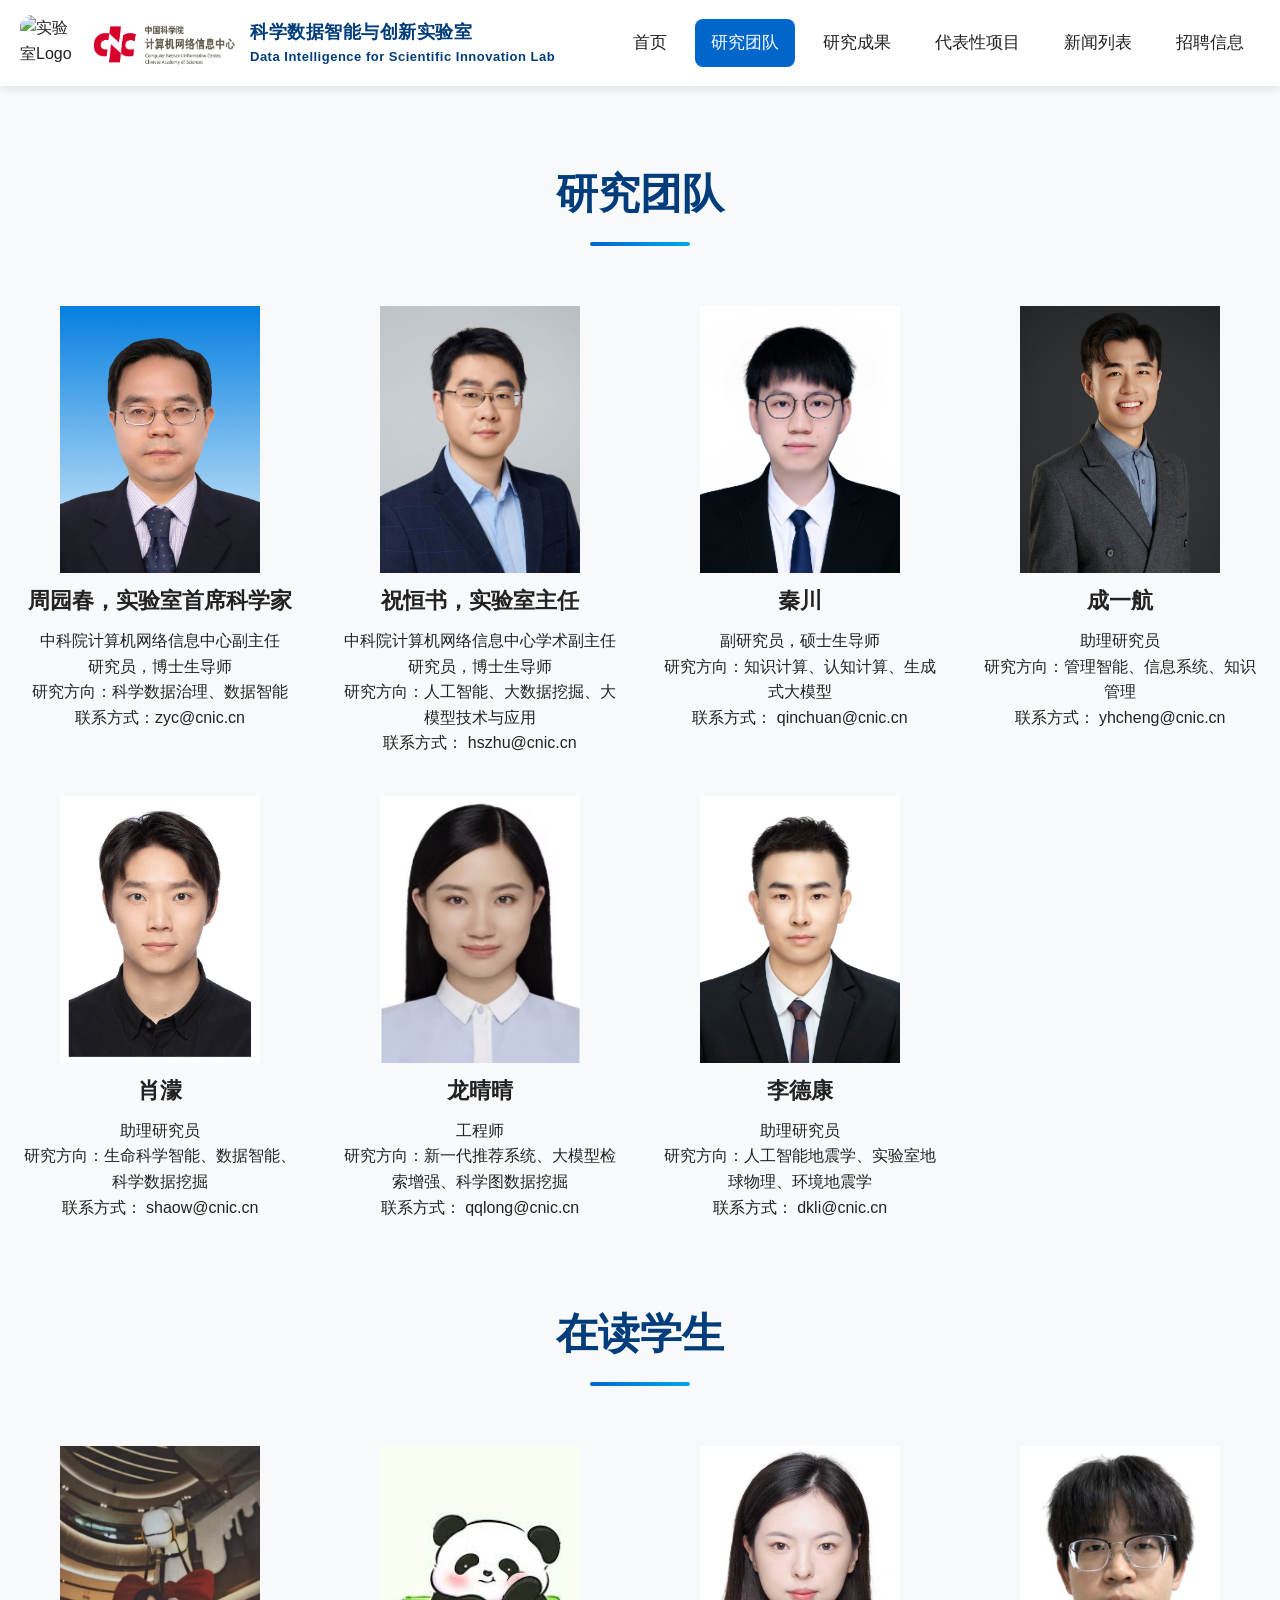
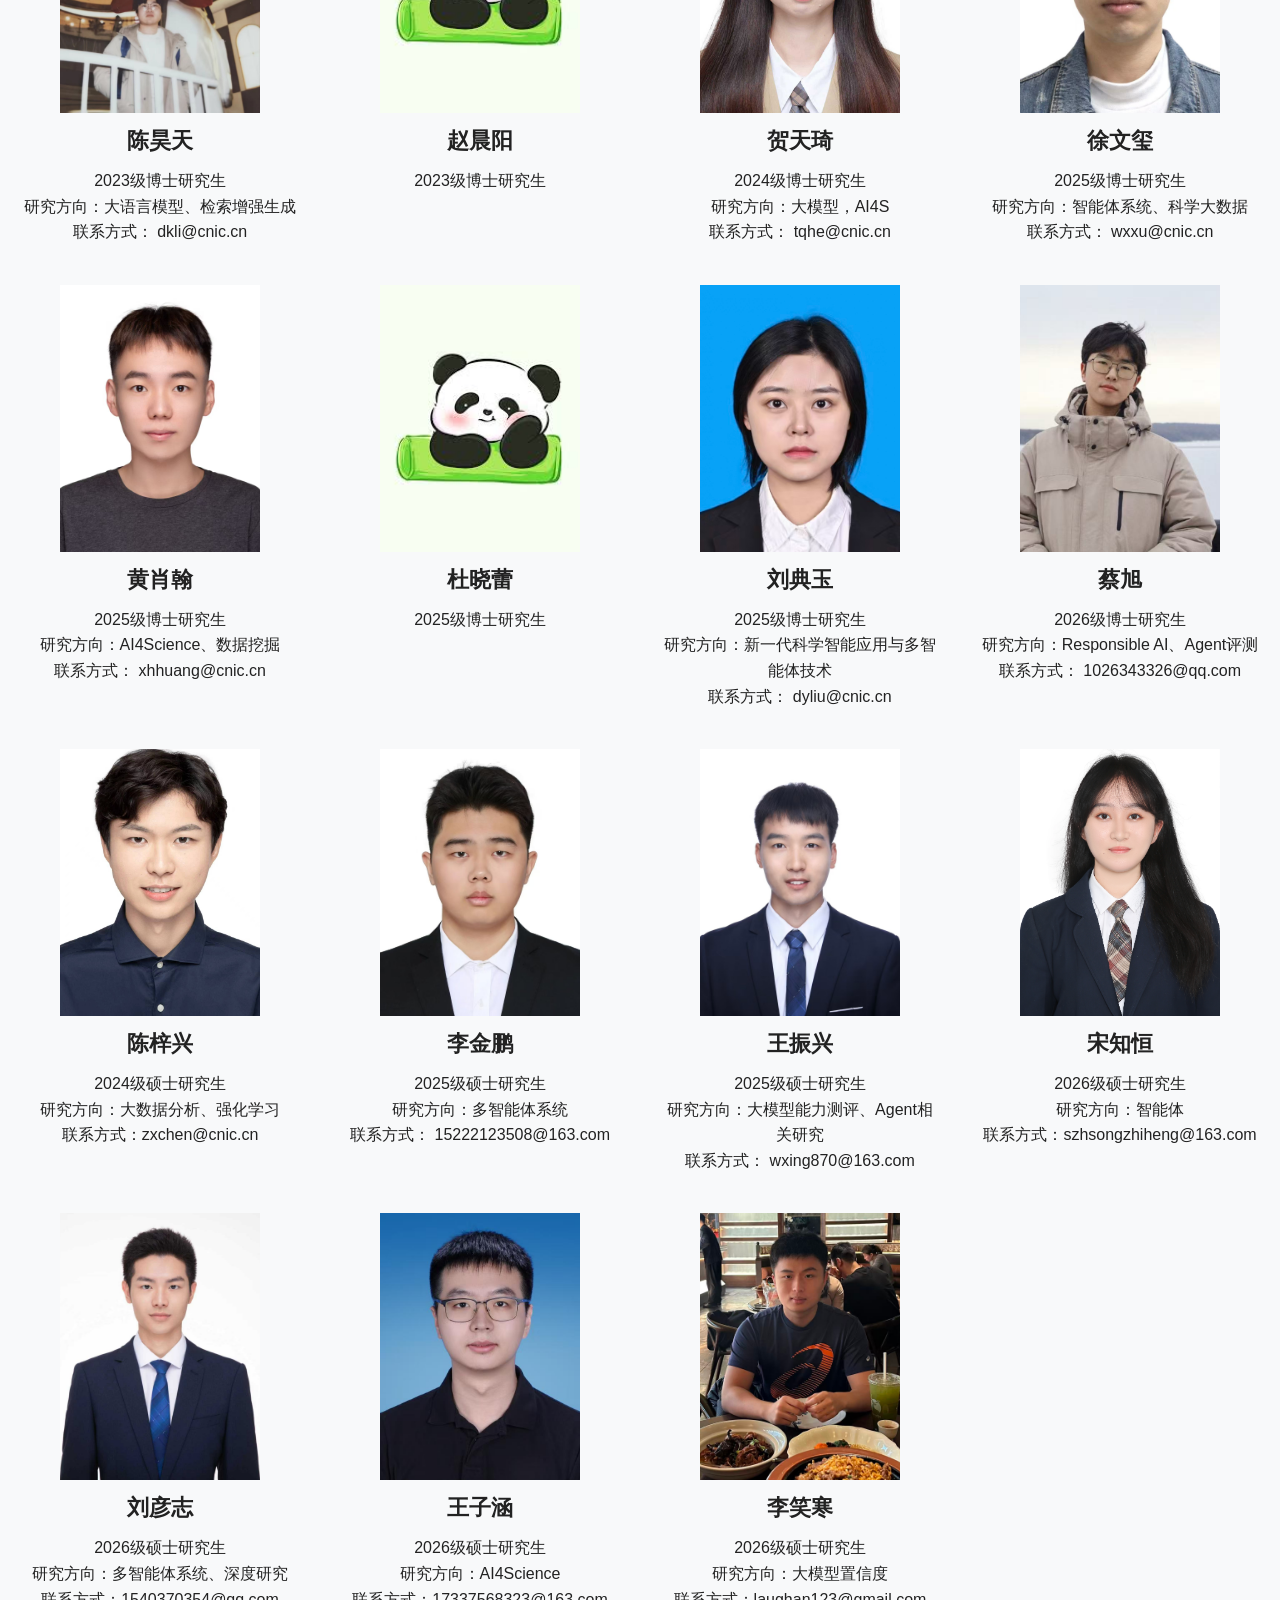
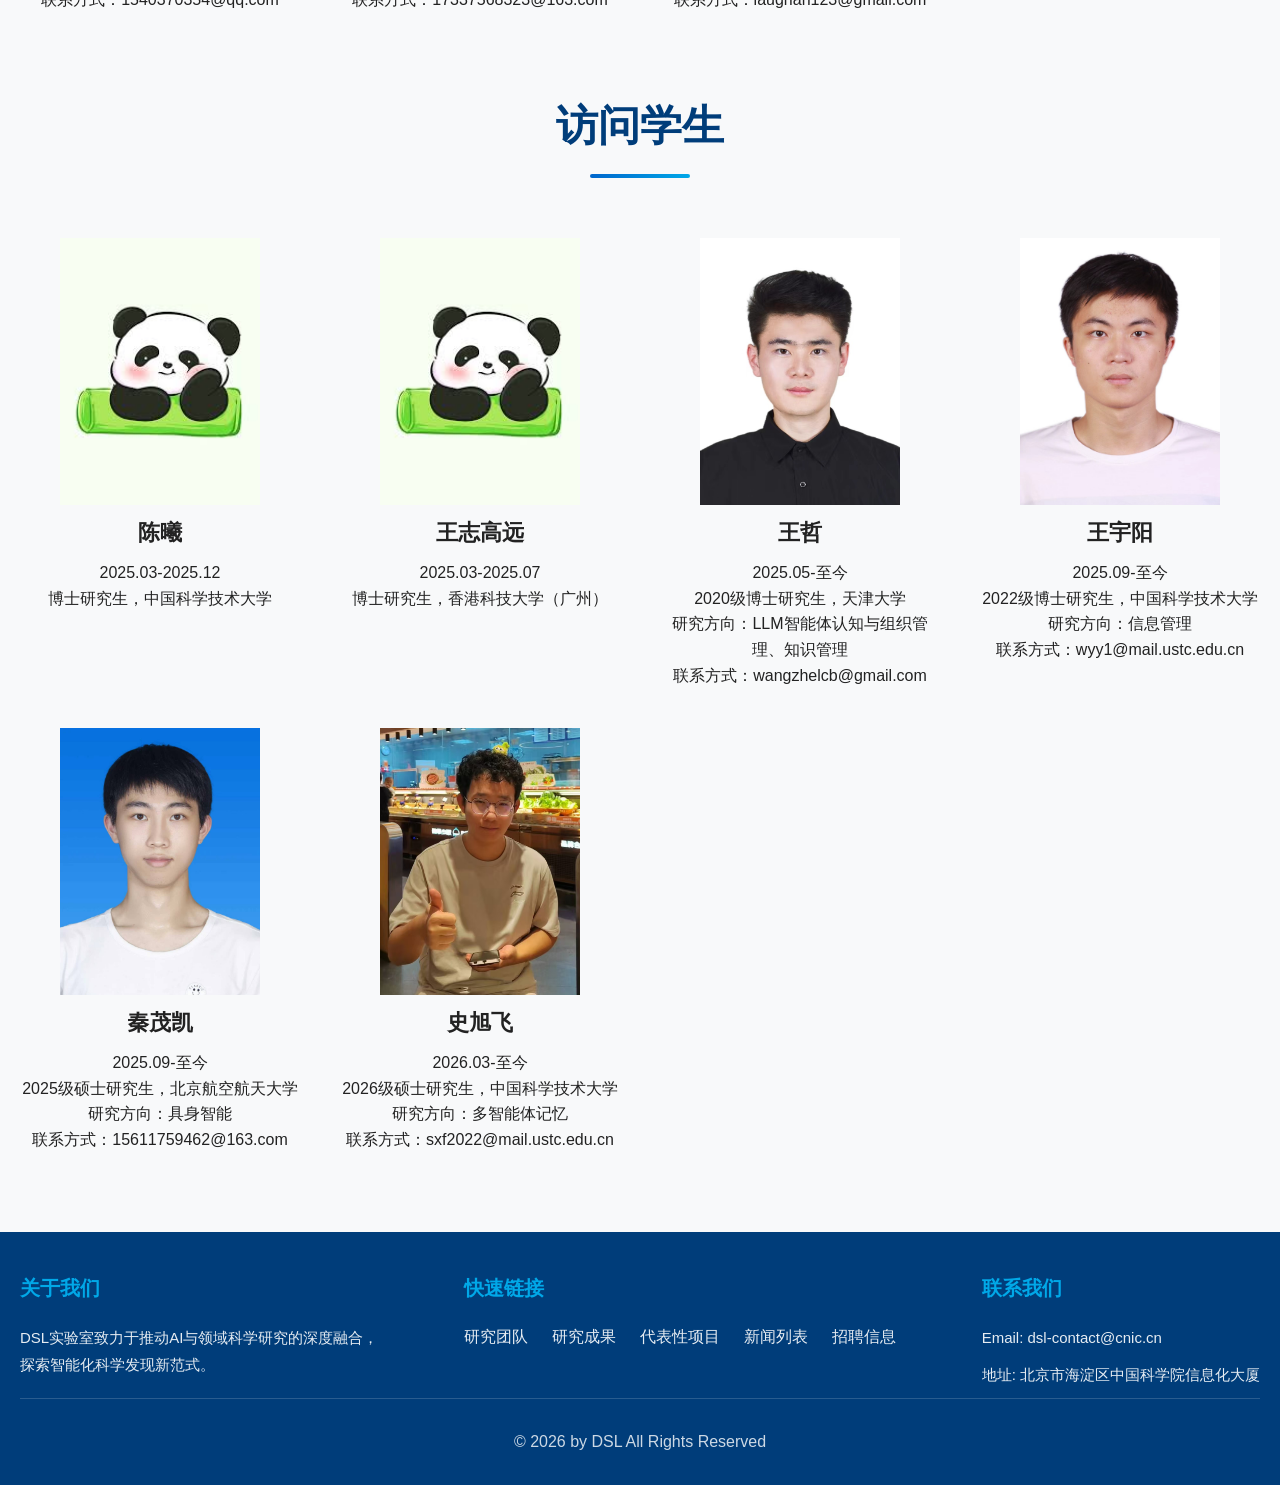
==== team.html @ 8960ce88 "Update team.html" ====
<!DOCTYPE html>
<html lang="zh-CN">
<head>
    <meta charset="UTF-8">
    <meta name="viewport" content="width=device-width, initial-scale=1.0"> 
    <title>科学数据智能与创新实验室 - 研究团队</title>
    <link rel="stylesheet" href="main/styles.css?v=20260322">
</head>
<body>
    <!-- 导航栏 -->
    <nav class="navbar">
        <div class="container">
            <div class="nav-brand">
                <img src="main/CAS.jpg" alt="实验室Logo" class="logo1">
                <img src="main/CNIC.png" alt="实验室Logo" class="logo">
                <div class="lab-text">
                    <span class="lab-name">科学数据智能与创新实验室</span>
                    <span class="lab-name-en"><strong>Data Intelligence for Scientific Innovation Lab</strong></span>
                </div>
            </div>
            <ul class="nav-menu">
                <li><a href="index.html">首页</a></li>
                <li><a href="team.html" class="active">研究团队</a></li>
                <li><a href="achievements.html">研究成果</a></li>
                <li><a href="projects.html">代表性项目</a></li>
                <li><a href="news.html">新闻列表</a></li>
                <li><a href="jobs.html">招聘信息</a></li>
            </ul>
            <div class="nav-toggle">
                <span></span>
                <span></span>
                <span></span>
            </div>
        </div>
    </nav>

    <section id="team" class="team-section team-page-section">
    <div class="container">
      <div class="section-header">
        <h2 class="section-title">研究团队</h2>
        <div class="title-underline"></div>
      </div>

      <div class="team-grid">
        <!-- 卡片 1 -->
        <div class="team-card">
          <img class="team-photo" src="team/Mentor/yuanchunzhou.jpg" alt="庄福振">
          <div class="team-name">周园春，实验室首席科学家</div>
          <div class="team-role">中科院计算机网络信息中心副主任</div>
          <div class="team-role">研究员，博士生导师</div>

          <div class="team-line"><span>研究方向：</span>科学数据治理、数据智能</div>
          <div class="team-line"><span>联系方式：</span>zyc@cnic.cn</div>
          
        </div>

        <!-- 卡片 2 -->
        <div class="team-card">
          <img class="team-photo" src="team/Mentor/hengshuzhu.jpg" alt="王德庆">
          <div class="team-name">祝恒书，实验室主任</div>
          <div class="team-role">中科院计算机网络信息中心学术副主任</div>
          <div class="team-role">研究员，博士生导师</div>

          <div class="team-line"><span>研究方向：</span>人工智能、大数据挖掘、大模型技术与应用</div>
          <div class="team-line"><span>联系方式：</span> hszhu@cnic.cn</div>
        </div>

        <!-- 卡片 3 -->
        <div class="team-card">
          <img class="team-photo" src="team/Mentor/chuanqin.jpg" alt="李爽">
          <div class="team-name">秦川</div>
          <div class="team-role">副研究员，硕士生导师</div>

          <div class="team-line"><span>研究方向：</span>知识计算、认知计算、生成式大模型</div>
          <div class="team-line"><span>联系方式：</span> qinchuan@cnic.cn</div>
        </div>

        <!-- 卡片 4 -->
        <div class="team-card">
          <img class="team-photo" src="team/Mentor/yihangcheng.jpg" alt="班义理">
          <div class="team-name">成一航</div>
          <div class="team-role">助理研究员</div>

          <div class="team-line"><span>研究方向：</span>管理智能、信息系统、知识管理</div>
          <div class="team-line"><span>联系方式：</span> yhcheng@cnic.cn</div>
        </div>


        <div class="team-card">
          <img class="team-photo" src="team/Mentor/mengxiao.jpeg" alt="班义理">
          <div class="team-name">肖濛</div>
          <div class="team-role">助理研究员</div>

          <div class="team-line"><span>研究方向：</span>生命科学智能、数据智能、科学数据挖掘</div>
          <div class="team-line"><span>联系方式：</span> shaow@cnic.cn</div>
        </div>

        <div class="team-card">
          <img class="team-photo" src="team/Mentor/qingqinglong.jpg" alt="班义理">
          <div class="team-name">龙晴晴</div>
          <div class="team-role">工程师</div>

          <div class="team-line"><span>研究方向：</span>新一代推荐系统、大模型检索增强、科学图数据挖掘</div>
          <div class="team-line"><span>联系方式：</span> qqlong@cnic.cn</div>
        </div>


        <div class="team-card">
          <img class="team-photo" src="team/Mentor/dekangli.jpg" alt="班义理">
          <div class="team-name">李德康</div>
          <div class="team-role">助理研究员</div>

          <div class="team-line"><span>研究方向：</span>人工智能地震学、实验室地球物理、环境地震学</div>
          <div class="team-line"><span>联系方式：</span> dkli@cnic.cn</div>
        </div>
      </div>
    
    <!-- <div class="container"></div> -->
      <div class="section-header team-subsection-header">
        <h2 class="section-title">在读学生</h2>
        <div class="title-underline"></div>
      </div>
      <div class="team-grid">
        <div class="team-card">
          <img class="team-photo" src="team/Student/haotianchen.jpg" alt="班义理">
          <div class="team-name">陈昊天</div>
          <div class="team-role">2023级博士研究生</div>

          <div class="team-line"><span>研究方向：</span>大语言模型、检索增强生成</div>
          <div class="team-line"><span>联系方式：</span> dkli@cnic.cn</div>
        </div>

        <div class="team-card">
          <img class="team-photo" src="team/Student/images.jpeg" alt="班义理">
          <div class="team-name">赵晨阳</div>
          <div class="team-role">2023级博士研究生</div>

          <!-- <div class="team-line"><span>研究方向：</span>人工智能地震学、实验室地球物理、环境地震学</div>
          <div class="team-line"><span>联系方式：</span> dkli@cnic.cn</div> -->
        </div>

        <div class="team-card">
          <img class="team-photo" src="team/Student/tianqihe.jpg" alt="班义理">
          <div class="team-name">贺天琦</div>
          <div class="team-role">2024级博士研究生</div>

          <div class="team-line"><span>研究方向：</span>大模型，AI4S</div>
          <div class="team-line"><span>联系方式：</span> tqhe@cnic.cn</div>
        </div>

        <div class="team-card">
          <img class="team-photo" src="team/Student/wenxixu.jpg" alt="班义理">
          <div class="team-name">徐文玺</div>
          <div class="team-role">2025级博士研究生</div>

          <div class="team-line"><span>研究方向：</span>智能体系统、科学大数据</div>
          <div class="team-line"><span>联系方式：</span> wxxu@cnic.cn</div>
        </div>
        
        <div class="team-card">
          <img class="team-photo" src="team/Student/xiaohanhuang.jpg" alt="班义理">
          <div class="team-name">黄肖翰</div>
          <div class="team-role">2025级博士研究生</div>

          <div class="team-line"><span>研究方向：</span>AI4Science、数据挖掘</div>
          <div class="team-line"><span>联系方式：</span> xhhuang@cnic.cn</div>
        </div>


        <div class="team-card">
          <img class="team-photo" src="team/Student/images.jpeg" alt="班义理">
          <div class="team-name">杜晓蕾</div>
          <div class="team-role">2025级博士研究生</div>

          <!-- <div class="team-line"><span>研究方向：</span>人工智能地震学、实验室地球物理、环境地震学</div>
          <div class="team-line"><span>联系方式：</span> dkli@cnic.cn</div> -->
        </div>


        <div class="team-card">
          <img class="team-photo" src="team/Student/dianyuliu.jpg" alt="班义理">
          <div class="team-name">刘典玉</div>
          <div class="team-role">2025级博士研究生</div>

          <div class="team-line"><span>研究方向：</span>新一代科学智能应用与多智能体技术</div>
          <div class="team-line"><span>联系方式：</span> dyliu@cnic.cn</div>
        </div>

        <div class="team-card">
          <img class="team-photo" src="team/Student/xucai.jpg" alt="班义理">
          <div class="team-name">蔡旭</div>
          <div class="team-role">2026级博士研究生</div>

          <div class="team-line"><span>研究方向：</span>Responsible AI、Agent评测</div>
          <div class="team-line"><span>联系方式：</span> 1026343326@qq.com</div>
        </div>

        <div class="team-card">
          <img class="team-photo" src="team/Student/zixingchen.jpg" alt="班义理">
          <div class="team-name">陈梓兴</div>
          <div class="team-role">2024级硕士研究生</div>

          <div class="team-line"><span>研究方向：</span>大数据分析、强化学习</div>
          <div class="team-line"><span>联系方式：</span>zxchen@cnic.cn</div>
        </div>

        <div class="team-card">
          <img class="team-photo" src="team/Student/jinpengli.jpg" alt="班义理">
          <div class="team-name">李金鹏</div>
          <div class="team-role">2025级硕士研究生</div>

          <div class="team-line"><span>研究方向：</span>多智能体系统</div>
          <div class="team-line"><span>联系方式：</span> 15222123508@163.com</div>
        </div>

        <div class="team-card">
          <img class="team-photo" src="team/Student/zhenxingwang.jpg" alt="班义理">
          <div class="team-name">王振兴</div>
          <div class="team-role">2025级硕士研究生</div>

          <div class="team-line"><span>研究方向：</span>大模型能力测评、Agent相关研究</div>
          <div class="team-line"><span>联系方式：</span> wxing870@163.com</div>
        </div>


        <div class="team-card">
          <img class="team-photo" src="team/Student/zhihengsong.jpg" alt="班义理">
          <div class="team-name">宋知恒</div>
          <div class="team-role">2026级硕士研究生</div>

          <div class="team-line"><span>研究方向：</span>智能体</div>
          <div class="team-line"><span>联系方式：</span>szhsongzhiheng@163.com</div>
        </div>


        <div class="team-card">
          <img class="team-photo" src="team/Student/yanzhiliu.jpg" alt="班义理">
          <div class="team-name">刘彦志</div>
          <div class="team-role">2026级硕士研究生</div>

          <div class="team-line"><span>研究方向：</span>多智能体系统、深度研究</div>
          <div class="team-line"><span>联系方式：</span>1540370354@qq.com</div>
        </div>

        <div class="team-card">
          <img class="team-photo" src="team/Student/zihanwang.jpg" alt="班义理">
          <div class="team-name">王子涵</div>
          <div class="team-role">2026级硕士研究生</div>

          <div class="team-line"><span>研究方向：</span>AI4Science</div>
          <div class="team-line"><span>联系方式：</span>17337568323@163.com</div>
        </div>

        <div class="team-card">
          <img class="team-photo" src="team/Student/xiaohanli.jpg" alt="班义理">
          <div class="team-name">李笑寒</div>
          <div class="team-role">2026级硕士研究生</div>

          <div class="team-line"><span>研究方向：</span>大模型置信度</div>
          <div class="team-line"><span>联系方式：</span>laughan123@gmail.com</div>
        </div>
      </div>

      <div class="section-header team-subsection-header">
        <h2 class="section-title">访问学生</h2>
        <div class="title-underline"></div>
      </div>
      <div class="team-grid">
        <div class="team-card">
          <img class="team-photo" src="team/Student/images.jpeg" alt="班义理">
          <div class="team-name">陈曦</div>
          <div class="team-role">2025.03-2025.12</div>
          <div class="team-role">博士研究生，中国科学技术大学</div>

          <!-- <div class="team-line"><span>研究方向：</span>人工智能地震学、实验室地球物理、环境地震学</div>
          <div class="team-line"><span>联系方式：</span> dkli@cnic.cn</div> -->
        </div>

        <div class="team-card">
          <img class="team-photo" src="team/Student/images.jpeg" alt="班义理">
          <div class="team-name">王志高远</div>
          <div class="team-role">2025.03-2025.07</div>
          <div class="team-role">博士研究生，香港科技大学（广州）</div>

          <!-- <div class="team-line"><span>研究方向：</span>人工智能地震学、实验室地球物理、环境地震学</div>
          <div class="team-line"><span>联系方式：</span> dkli@cnic.cn</div> -->
        </div>

        <div class="team-card">
          <img class="team-photo" src="team/Student/zhewang.jpg" alt="班义理">
          <div class="team-name">王哲</div>
          <div class="team-role">2025.05-至今</div>
          <div class="team-role">2020级博士研究生，天津大学</div>

          <div class="team-line"><span>研究方向：</span>LLM智能体认知与组织管理、知识管理</div>
          <div class="team-line"><span>联系方式：</span>wangzhelcb@gmail.com</div>
        </div>

        <div class="team-card">
          <img class="team-photo" src="team/Student/yuyangwang.jpg" alt="班义理">
          <div class="team-name">王宇阳</div>
          <div class="team-role">2025.09-至今</div>
          <div class="team-role">2022级博士研究生，中国科学技术大学</div>

          <div class="team-line"><span>研究方向：</span>信息管理</div>
          <div class="team-line"><span>联系方式：</span>wyy1@mail.ustc.edu.cn </div>
        </div>

        <div class="team-card">
          <img class="team-photo" src="team/Student/maokaiqin.jpg" alt="班义理">
          <div class="team-name">秦茂凯</div>
          <div class="team-role">2025.09-至今</div>
          <div class="team-role">2025级硕士研究生，北京航空航天大学</div>

          <div class="team-line"><span>研究方向：</span>具身智能</div>
          <div class="team-line"><span>联系方式：</span>15611759462@163.com </div>
        </div>
        
        <div class="team-card">
          <img class="team-photo" src="team/Student/xufeishi.jpg" alt="班义理">
          <div class="team-name">史旭飞</div>
          <div class="team-role">2026.03-至今</div>
          <div class="team-role">2026级硕士研究生，中国科学技术大学</div>

          <div class="team-line"><span>研究方向：</span>多智能体记忆</div>
          <div class="team-line"><span>联系方式：</span>sxf2022@mail.ustc.edu.cn</div>
        </div>
      </div>
    </div>
  </section>


<!-- 页脚 -->
    <footer class="footer">
        <div class="container">
            <div class="footer-content">
                <div class="footer-section">
                    <h4>关于我们</h4>
                    <p>DSL实验室致力于推动AI与领域科学研究的深度融合，<br>探索智能化科学发现新范式。</p>
                </div>
                <div class="footer-section"> 
                    <h4>快速链接</h4>
                    <ul>
                        <li><a href="team.html">研究团队</a></li>
                        <li><a href="achievements.html">研究成果</a></li>
                        <li><a href="projects.html">代表性项目</a></li>
                        <li><a href="news.html">新闻列表</a></li>
                        <li><a href="jobs.html">招聘信息</a></li>
                    </ul>
                </div>
                <div class="footer-section">
                    <h4>联系我们</h4>
                    <p>Email: dsl-contact@cnic.cn</p>
                    <!-- <p>📞 电话: +86-010-12345678</p> -->
                    <p>地址: 北京市海淀区中国科学院信息化大厦</p>
                </div>
                <!-- <div class="footer-section">
                    <h4>关注我们</h4>
                    <div class="social-links">
                        <a href="#" class="social-icon">微信</a>
                        <a href="#" class="social-icon">微博</a>
                        <a href="#" class="social-icon">Twitter</a>
                        <a href="#" class="social-icon">GitHub</a>
                    </div>
                </div> -->
            </div>
            <div class="footer-bottom">
                <p>&copy; 2026 by DSL All Rights Reserved</p>
            </div>
        </div>
    </footer>

    <!-- 回到顶部按钮 -->
    <button class="back-to-top" id="backToTop" aria-label="回到顶部" title="回到顶部">↑</button>
    <!-- </section> -->
    <script src="main/achievement_script.js"></script>
</body>
</html>
---- main/styles.css ----
/* 全局样式 */
* {
    margin: 0;
    padding: 0;
    box-sizing: border-box;
}

:root {
    --primary-color: #0066cc;
    --secondary-color: #003d7a;
    --accent-color: #00a8e8;
    --text-dark: #222;
    --text-light: #666;
    --bg-light: #f8f9fa;
    --bg-white: #ffffff;
    --border-color: #e0e0e0;
    --shadow: 0 2px 10px rgba(0, 0, 0, 0.1);
    --shadow-hover: 0 4px 20px rgba(0, 0, 0, 0.15);
}

html {
    scroll-behavior: smooth;
}

body {
    font-family: -apple-system, BlinkMacSystemFont, "Segoe UI", "Roboto", "Helvetica Neue", Arial, "Noto Sans", sans-serif, "Apple Color Emoji", "Segoe UI Emoji", "Segoe UI Symbol", "Noto Color Emoji";
    line-height: 1.6;
    color: var(--text-dark);
    background-color: var(--bg-white);
}

.container {
    max-width: 1400px;
    margin: 0 auto;
    padding: 0 20px;
}

/* 导航栏 */
.navbar {
    position: fixed;
    top: 0;
    left: 0;
    right: 0;
    background: rgba(255, 255, 255, 0.98);
    backdrop-filter: blur(10px);
    box-shadow: var(--shadow);
    z-index: 1000;
    transition: all 0.3s ease;
}

.navbar .container {
    display: flex;
    justify-content: space-between;
    align-items: center;
    gap: 18px;
    padding: 15px 20px;
}

.nav-brand {
    display: flex;
    align-items: center;
    gap: 12px;
}

.lab-text {
    display: flex;
    flex-direction: column;
}

.lab-name-en {
    font-size: 14px;
    color: #003d7a;
    letter-spacing: 0.5px;
}

.logo1 {
    width: 65px;
    height: 65px;
    /* background: linear-gradient(135deg, var(--primary-color), var(--accent-color)); */
    border-radius: 12px;
}

.logo {
    width: 180px;
    height: 60px;
    /* background: linear-gradient(135deg, var(--primary-color), var(--accent-color)); */
    border-radius: 12px;
}

.lab-name {
    font-size: 20px;
    font-weight: 700;
    color: var(--secondary-color);
    letter-spacing: 0.5px;
}

.nav-menu {
    display: flex;
    list-style: none;
    flex: 1 1 auto;
    justify-content: flex-end;
    flex-wrap: wrap;
    column-gap: 12px;
    row-gap: 10px;
}

.nav-menu li a {
    display: block;
    padding: 11px 19px;
    color: var(--text-dark);
    text-decoration: none;
    font-weight: 500;
    font-size: 19px;
    border-radius: 8px;
    transition: all 0.3s ease;
}

.nav-menu li a:hover,
.nav-menu li a.active {
    background: var(--primary-color);
    color: white;
}

.nav-toggle {
    display: none;
    flex-direction: column;
    gap: 5px;
    cursor: pointer;
}

.nav-toggle span {
    width: 25px;
    height: 3px;
    background: var(--primary-color);
    border-radius: 3px;
    transition: all 0.3s ease;
}

@media (max-width: 1280px) {
    .navbar .container {
        gap: 14px;
    }

    .logo1 {
        width: 56px;
        height: 56px;
    }

    .logo {
        width: 150px;
        height: 52px;
    }

    .lab-name {
        font-size: 18px;
    }

    .lab-name-en {
        font-size: 13px;
    }

    .nav-menu li a {
        padding: 10px 16px;
        font-size: 17px;
    }
}

/* 响应式导航 */
@media (max-width: 768px) {
    .nav-menu {
        position: absolute;
        top: 80px;
        left: 0;
        right: 0;
        flex-direction: column;
        justify-content: flex-start;
        background: white;
        box-shadow: var(--shadow);
        padding: 20px;
        display: none;
    }

    .nav-menu.active {
        display: flex;
    }

    .nav-toggle {
        display: flex;
    }

    .news-page-section .news-page-item {
        grid-template-columns: 22px 1fr;
        gap: 14px;
    }

    .news-page-section .news-page-list {
        padding-left: 22px;
    }

    .news-page-section .news-page-list::before {
        left: 8px;
    }

    .news-page-section .news-page-dot {
        width: 16px;
        height: 16px;
        border-width: 3px;
    }

    .news-page-section .news-page-date-text {
        font-size: 18px;
    }

    .news-page-section .news-page-title {
        font-size: 22px;
    }

    .news-page-section .news-page-excerpt {
        font-size: 16px;
    }

    .projects-page-section .projects-list-grid .project-image-pair {
        grid-template-columns: 1fr;
        gap: 14px;
    }
}

/* 横幅轮播 */
.hero-section {
    position: relative;
    height: 600px;
    margin-top: 80px;
    overflow: hidden;
}

.hero-slider {
    position: relative;
    height: 100%;
}

.hero-slide {
    position: absolute;
    top: 0;
    left: 0;
    width: 100%;
    height: 100%;
    opacity: 0;
    transition: opacity 1s ease-in-out;
    /* background-image: url("building.png"); */
    background: linear-gradient(135deg, #667eea 0%, #764ba2 100%);
}

.hero-slide:nth-child(1) {
    background: linear-gradient(135deg, #0066cc 0%, #003d7a 100%);
}

.hero-slide:nth-child(2) {
    background: linear-gradient(135deg, #00a8e8 0%, #0066cc 100%);
}

.hero-slide:nth-child(3) {
    background: linear-gradient(135deg, #667eea 0%, #764ba2 100%);
}

.hero-slide.active {
    opacity: 1;
    z-index: 1;
    /* background-image: url("building.png");
    background-size: cover;
    background-position: center;
    background-repeat: no-repeat; */
}

.hero-overlay {
    position: absolute;
    top: 0;
    left: 0;
    width: 100%;
    height: 100%;
    background: rgba(0, 0, 0, 0.3);
}

.hero-content {
    position: relative;
    z-index: 2;
    height: 100%;
    display: flex;
    flex-direction: column;
    justify-content: center;
    align-items: center;
    text-align: center;
    color: white;
    padding: 0 20px;
}

.hero-title {
    font-size: 56px;
    font-weight: 700;
    margin-bottom: 20px;
    text-shadow: 2px 2px 10px rgba(0, 0, 0, 0.3);
}

.hero-subtitle {
    font-size: 22px;
    margin-bottom: 40px;
    opacity: 0.95;
    /* color: #ffffff;
    text-shadow:
        0 0 6px rgba(255,255,255,0.4),
        0 4px 12px rgba(0,0,0,0.6); */
}

.hero-btn {
    display: inline-block;
    padding: 15px 40px;
    background: white;
    color: var(--primary-color);
    text-decoration: none;
    border-radius: 50px;
    font-weight: 600;
    font-size: 18px;
    transition: all 0.3s ease;
    box-shadow: 0 4px 15px rgba(0, 0, 0, 0.2);
}

.hero-btn:hover {
    transform: translateY(-3px);
    box-shadow: 0 6px 25px rgba(0, 0, 0, 0.3);
}

.achievements-more {
    text-align: center;
}

.container_more {
    text-align: center;
}

.hero-btn1 {
    display: inline-block;
    padding: 15px 40px;
    background: white;
    color: var(--primary-color);
    text-decoration: none;
    border-radius: 50px;
    font-weight: 600;
    font-size: 18px;
    transition: all 0.3s ease;
    box-shadow: 0 4px 15px rgba(0, 0, 0, 0.2);
}

/* 动画效果 */
.animate-fade-in {
    animation: fadeIn 1s ease-out;
}

.animate-fade-in-delay {
    animation: fadeIn 1s ease-out 0.3s both;
}

.animate-fade-in-delay-2 {
    animation: fadeIn 1s ease-out 0.6s both;
}

@keyframes fadeIn {
    from {
        opacity: 0;
        transform: translateY(30px);
    }
    to {
        opacity: 1;
        transform: translateY(0);
    }
}

/* 轮播控制按钮 */
.slider-controls {
    position: absolute;
    top: 50%;
    left: 0;
    right: 0;
    transform: translateY(-50%);
    display: flex;
    justify-content: space-between;
    padding: 0 30px;
    z-index: 3;
}

.slider-prev,
.slider-next {
    background: rgba(255, 255, 255, 0.3);
    border: none;
    color: white;
    font-size: 40px;
    width: 50px;
    height: 50px;
    border-radius: 50%;
    cursor: pointer;
    transition: all 0.3s ease;
}

.slider-prev:hover,
.slider-next:hover {
    background: rgba(255, 255, 255, 0.5);
}

.slider-indicators {
    position: absolute;
    bottom: 30px;
    left: 50%;
    transform: translateX(-50%);
    display: flex;
    gap: 12px;
    z-index: 3;
}

.indicator {
    width: 12px;
    height: 12px;
    background: rgba(255, 255, 255, 0.5);
    border-radius: 50%;
    cursor: pointer;
    transition: all 0.3s ease;
}

.indicator.active {
    background: white;
    width: 30px;
    border-radius: 6px;
}

/* 通用section样式 */
section {
    padding: 80px 0;
}

.section-header {
    text-align: center;
    margin-bottom: 60px;
}

.section-title {
    font-size: 42px;
    font-weight: 700;
    color: var(--secondary-color);
    margin-bottom: 15px;
}

.title-underline {
    width: 100px;
    height: 4px;
    background: linear-gradient(90deg, var(--primary-color), var(--accent-color));
    margin: 0 auto 20px;
    border-radius: 2px;
}

.section-subtitle {
    font-size: 18px;
    color: var(--text-light);
}

/* 实验室简介上方图片滑动区 */
.intro-slider-section {
    padding: 18px 0 18px;
    background: #f7f9fc;
}

.intro-slider {
    overflow: hidden;
    width: 99%;
    margin: 0 auto;
    border-radius: 16px;
    box-shadow: 0 10px 26px rgba(17, 42, 76, 0.1);
}

.intro-slider-track {
    display: flex;
    gap: 14px;
    align-items: stretch;
    width: max-content;
    animation: intro-slider-scroll 30s linear infinite;
}

.intro-slider:hover .intro-slider-track {
    animation-play-state: paused;
}

.intro-slide-image {
    flex: 0 0 clamp(340px, 44vw, 560px);
    width: clamp(340px, 44vw, 560px);
    height: clamp(250px, 31vw, 400px);
    object-fit: cover;
    object-position: center;
    display: block;
}

.intro-slide-image--pic2 {
    object-position: 36% 20%;
}

@keyframes intro-slider-scroll {
    0% {
        transform: translateX(0);
    }
    100% {
        transform: translateX(-50%);
    }
}

/* 实验室简介 */
.intro-section {
    background: var(--bg-light);
}

.intro-text {
    max-width: 900px;
    margin: 0 auto;
}

.intro-text p.intro-lead {
    font-size: 18px;
    line-height: 1.8;
    color: var(--text-dark);
    margin-bottom: 25px;
    font-weight: 500;
}

/* 后续添加 */
.intro-text p.intro-justify {
    font-size: 18px;
    line-height: 1.9;
    text-align: justify;
    text-justify: inter-ideograph;
}

.intro-text p.intro-justify {
    font-size: 18px;
    line-height: 1.9;
    text-align: justify;
    text-justify: inter-ideograph;
}

.dot {
    display: inline-block;
    width: 8px;           /* 圆点直径 */
    height: 8px;
    background-color: #333;
    border-radius: 50%;
    margin-right: 9px;
    vertical-align: middle;
}

.hang-item {
    display: inline-block;
    padding-left: 20px;     /* 悬挂宽度 */
    text-indent: -20px;    /* 悬挂缩进关键 */
    line-height: 1.8;
}

/* 结束 */

.intro-text p {
    font-size: 18px;
    color: var(--text-light);
    margin-bottom: 40px;
    line-height: 1.8;
}

.intro-stats {
    display: grid;
    grid-template-columns: repeat(auto-fit, minmax(200px, 1fr));
    gap: 30px;
    margin-top: 50px;
}

.stat-item {
    text-align: center;
    padding: 30px;
    background: white;
    border-radius: 15px;
    box-shadow: var(--shadow);
    transition: all 0.3s ease;
}

.stat-item:hover {
    transform: translateY(-5px);
    box-shadow: var(--shadow-hover);
}

.stat-number {
    font-size: 48px;
    font-weight: 700;
    color: var(--primary-color);
    margin-bottom: 10px;
}

.stat-label {
    font-size: 16px;
    color: var(--text-light);
}

/* 研究方向 */
.research-grid {
    display: grid;
    grid-template-columns: repeat(auto-fit, minmax(350px, 1fr));
    gap: 30px;
}

.research-card {
    background: white;
    border-radius: 20px;
    padding: 40px;
    box-shadow: var(--shadow);
    transition: all 0.3s ease;
    border: 2px solid transparent;
}

.research-card:hover {
    transform: translateY(-10px);
    box-shadow: var(--shadow-hover);
    border-color: var(--accent-color);
}

.card-icon {
    font-size: 60px;
    margin-bottom: 20px;
}

.card-title {
    font-size: 24px;
    font-weight: 700;
    color: var(--secondary-color);
    margin-bottom: 15px;
}

.card-description {
    font-size: 16px;
    color: var(--text-light);
    line-height: 1.8;
    margin-bottom: 20px;
}

.card-points {
    list-style: none;
}

.card-points li {
    padding: 8px 0;
    padding-left: 25px;
    position: relative;
    color: var(--text-light);
    font-size: 15px;
}

.card-points li::before {
    content: "▸";
    position: absolute;
    left: 0;
    color: var(--primary-color);
    font-weight: bold;
}

/* 团队介绍 */
.team-section {
    background: var(--bg-light);
}

.team-page-section {
    margin-top: 80px;
    padding-top: 80px;
}

.cooperation-page-section {
    margin-top: 80px;
    padding-top: 80px;
}

.cooperation-page-section .cooperation-text h3 {
    font-size: 27px;
}

.cooperation-page-section .cooperation-text > p {
    font-size: 19px;
    line-height: 1.9;
}

.cooperation-page-section .section-header {
    margin-bottom: 48px;
}

.news-page-section {
    margin-top: 80px;
    padding-top: 80px;
}

.team-subsection-header {
    margin-top: 80px;
}

.team-grid {
    display: grid;
    grid-template-columns: repeat(auto-fit, minmax(250px, 1fr));
    gap: 40px;
}

.team-member {
    background: white;
    border-radius: 20px;
    padding: 30px;
    text-align: center;
    box-shadow: var(--shadow);
    transition: all 0.3s ease;
}

.team-member:hover {
    transform: translateY(-10px);
    box-shadow: var(--shadow-hover);
}

.member-photo {
    width: 150px;
    height: 150px;
    margin: 0 auto 20px;
    border-radius: 80%;
    overflow: hidden;
    background: linear-gradient(135deg, var(--primary-color), var(--accent-color));
    display: flex;
    align-items: center;
    justify-content: center;
    font-size: 60px;
    color: white;
}

.member-photo img {
    width: 100%;
    height: 100%;
    object-fit: cover;
    object-position: center 30%;
}

.member-name {
    font-size: 22px;
    font-weight: 700;
    color: var(--secondary-color);
    margin-bottom: 11px;
    white-space: nowrap;
}

.member-one {
    font-size: 22px;
    font-weight: 700;
    color: var(--secondary-color);
    margin-bottom: 18px;
}

.member-title {
    font-size: 16px;
    color: var(--primary-color);
    margin-bottom: 12px;
}

.member-bio {
    font-size: 14px;
    text-align: center;
    color: var(--text-light);
    line-height: 1.6;
}

/* 研究成果 */
.achievements-tabs {
    display: flex;
    justify-content: center;
    gap: 15px;
    margin-bottom: 40px;
    flex-wrap: wrap;
}

.tab-btn {
    padding: 12px 30px;
    background: white;
    border: 2px solid var(--border-color);
    border-radius: 50px;
    font-size: 16px;
    font-weight: 600;
    cursor: pointer;
    transition: all 0.3s ease;
    color: var(--text-dark);
}

.tab-btn:hover {
    border-color: var(--primary-color);
    color: var(--primary-color);
}

.tab-btn.active {
    background: var(--primary-color);
    border-color: var(--primary-color);
    color: white;
}

.tab-content {
    display: none;
}

.tab-content.active {
    display: block;
}

.achievement-list {
    max-width: 900px;
    margin: 0 auto;
}

.achievement-item {
    display: flex;
    gap: 30px;
    padding: 30px;
    background: white;
    border-radius: 15px;
    margin-bottom: 20px;
    box-shadow: var(--shadow);
    transition: all 0.3s ease;
    border-left: 4px solid var(--primary-color);
}

.achievement-item:hover {
    transform: translateX(10px);
    box-shadow: var(--shadow-hover);
}

.achievement-year {
    font-size: 20px;
    font-weight: 700;
    color: var(--primary-color);
    min-width: 80px;
}

.achievement-details h4 {
    font-size: 20px;
    color: var(--secondary-color);
    margin-bottom: 10px;
}

.achievement-authors {
    font-size: 15px;
    color: var(--text-light);
    margin-bottom: 5px;
}

.achievement-venue {
    font-size: 15px;
    color: var(--text-light);
    margin-bottom: 10px;
}

.achievement-tag {
    display: inline-block;
    padding: 5px 15px;
    background: var(--bg-light);
    color: var(--primary-color);
    border-radius: 20px;
    font-size: 13px;
    font-weight: 600;
}

/* 代表性项目 */
.news-section {
    background: var(--bg-light);
}

.projects-page-section {
    margin-top: 80px;
    padding-top: 80px;
}

.news-page-section .news-page-list {
    display: flex;
    flex-direction: column;
    gap: 14px;
    max-width: 1280px;
    margin: 0 auto;
    position: relative;
    padding-left: 56px;
}

.news-page-section .news-page-list::before {
    content: "";
    position: absolute;
    top: 8px;
    bottom: 26px;
    left: 15px;
    width: 2px;
    background: #cfd6df;
}

.news-page-section .news-page-item {
    display: grid;
    grid-template-columns: 28px 1fr;
    gap: 18px;
    align-items: start;
    position: relative;
}

.news-page-section .news-page-marker {
    display: flex;
    align-items: center;
    justify-content: flex-start;
    padding-top: 8px;
    position: relative;
    z-index: 2;
}

.news-page-section .news-page-dot {
    width: 16px;
    height: 16px;
    border-radius: 50%;
    border: 3px solid #2f80ed;
    background: white;
    display: block;
}

.news-page-section .news-page-body {
    padding-bottom: 16px;
}

.news-page-section .news-page-date-text {
    margin-bottom: 8px;
    color: #2f80ed;
    font-size: 18px;
    font-weight: 500;
    line-height: 1.2;
}

.news-page-section .news-page-title {
    margin-bottom: 10px;
    font-size: 24px;
    line-height: 1.32;
}

.news-page-section .news-page-title a {
    color: #1f1f1f;
    text-decoration: none;
}

.news-page-section .news-page-title a:hover {
    color: #2f80ed;
}

.news-page-section .news-page-excerpt {
    font-size: 18px;
    line-height: 1.75;
    color: #333;
    margin-bottom: 12px;
}

.news-page-section .news-page-link {
    color: #2f80ed;
    font-size: 18px;
    font-weight: 500;
    text-decoration: none;
}

.news-page-section .news-page-link:hover {
    text-decoration: underline;
}

.news-grid {
    display: grid;
    grid-template-columns: repeat(auto-fit, minmax(600px, 2fr));
    gap: 30px;
}

.projects-page-section .projects-list-grid {
    grid-template-columns: 1fr;
}

.projects-page-section .news-img1,
.projects-page-section .news-img2 {
    max-width: 560px;
    height: 350px;
    margin-left: auto;
    margin-right: auto;
}

.projects-page-section .news-img3 {
    max-width: 560px;
    height: 330px;
    margin-left: auto;
    margin-right: auto;
}

.projects-page-section .projects-list-grid .project-image-pair {
    display: grid;
    grid-template-columns: repeat(2, minmax(0, 1fr));
    gap: 40px;
    align-items: start;
}

.projects-page-section .projects-list-grid .project-image-pair img {
    width: 100%;
    max-width: none;
    margin: 0;
}

.news-card {
    background: white;
    border-radius: 20px;
    overflow: hidden;
    box-shadow: var(--shadow);
    transition: all 0.3s ease;
    display: flex;
}

.news-card:hover {
    transform: translateY(-10px);
    box-shadow: var(--shadow-hover);
}

/* .news-image {
    position: relative;
    height: 220px;
    background: linear-gradient(135deg, var(--primary-color), var(--accent-color));
    overflow: hidden;
} */
.news-img1 {
    width: 100%;
    height: 320px;          /* 可按需要改 */
    object-fit: cover;     /* 防止图片变形 */
    display: block;
    margin-top: auto;
}

.news-img2 {
    width: 100%;
    height: 320px;          /* 与 news-img1 保持一致 */
    object-fit: cover;     /* 防止图片变形 */
    display: block;
    margin-top: auto;
}

.news-img3 {
    width: 100%;
    height: 275px;          /* 可按需要改 */
    object-fit: cover;     /* 防止图片变形 */
    display: block;
    margin-top: auto;
}

.news-image img {
    width: 120%;
    height: 110%;
    object-fit: cover;
}

.news-date {
    position: absolute;
    top: 15px;
    right: 15px;
    background: rgba(255, 255, 255, 0.95);
    padding: 8px 15px;
    border-radius: 20px;
    font-size: 14px;
    font-weight: 600;
    color: var(--primary-color);
}

.news-content {
    padding: 25px;
    display: flex;
    flex-direction: column;
    width: 100%;
}

.news-title {
    font-size: 25px;
    font-weight: 700;
    color: var(--secondary-color);
    margin-bottom: 15px;
    line-height: 1.4;
}

.news-excerpt {
    font-size: 18px;
    color: var(--text-light);
    line-height: 1.7;
    margin-bottom: 15px;
    text-align: justify;
    text-justify: inter-ideograph;
}

.news-link {
    color: var(--primary-color);
    text-decoration: none;
    font-weight: 600;
    font-size: 15px;
    transition: all 0.3s ease;
}

.news-link:hover {
    color: var(--accent-color);
}

/* 合作交流 */
.cooperation-content {
    display: grid;
    grid-template-columns: 1fr;
    gap: 50px;
}

/* .cooperation-content p.intro-lead {
    font-size: 18px;
    line-height: 1.8;
    color: var(--text-dark);
    margin-bottom: 25px;
    font-weight: 500;
} */


.cooperation-text h3 {
    font-size: 25px;
    color: var(--secondary-color);
    margin-bottom: 20px;
}

.cooperation-text > p {
    font-size: 18px;
    color: var(--text-light);
    line-height: 1.8;
    margin-bottom: 18px;
}

.cooperation-types {
    display: flex;
    flex-direction: column;
    gap: 20px;
}

.coop-type {
    padding: 25px;
    background: var(--bg-light);
    border-radius: 15px;
    border-left: 4px solid var(--primary-color);
}

.coop-type h4 {
    font-size: 20px;
    color: var(--secondary-color);
    margin-bottom: 10px;
}

.coop-type p {
    font-size: 15px;
    color: var(--text-light);
    line-height: 1.6;
}

.cooperation-partners h3 {
    font-size: 28px;
    color: var(--secondary-color);
    margin-bottom: 30px;
}

.partners-grid {
    display: grid;
    grid-template-columns: repeat(2, 1fr);
    gap: 20px;
}

.partner-logo {
    display: flex;
    align-items: center;
    justify-content: center;
    height: 100px;
    background: white;
    border-radius: 15px;
    box-shadow: var(--shadow);
    font-weight: 700;
    font-size: 18px;
    color: var(--primary-color);
    transition: all 0.3s ease;
}

.partner-logo:hover {
    transform: scale(1.05);
    box-shadow: var(--shadow-hover);
}

/* 页脚 */
.footer {
    background: var(--secondary-color);
    color: white;
    padding: 40px 0 30px;
}

.footer-content {
    display: flex;
    justify-content: space-between;
    align-items: flex-start;
    gap: 60px;
    margin-bottom: 0;
}

.footer-section:first-child {
    text-align: left;
}

.footer-section:last-child {
    text-align: left;
}



/* .footer-content {
    display: grid;
    grid-template-columns: repeat(auto-fit, minmax(100px, 1fr));
    gap: 50px;
    margin-bottom: 20px;
    justify-content: space-around;
} */

.footer-section h4 {
    font-size: 20px;
    margin-bottom: 20px;
    color: var(--accent-color);
}

.footer-section p {
    font-size: 15px;
    line-height: 1.8;
    opacity: 0.9;
    margin-bottom: 10px;
}

.footer-section ul {
    list-style: none;
    display: flex;
    flex-wrap: wrap;
    gap: 10px 24px;
}

.footer-section ul li {
    margin-bottom: 0;
}

.footer-section ul li a {
    color: white;
    text-decoration: none;
    opacity: 0.9;
    transition: all 0.3s ease;
}

.footer-section ul li a:hover {
    opacity: 1;
    color: var(--accent-color);
}

.social-links {
    display: flex;
    gap: 15px;
}

.social-icon {
    display: inline-block;
    padding: 10px 20px;
    background: rgba(255, 255, 255, 0.1);
    border-radius: 8px;
    color: white;
    text-decoration: none;
    transition: all 0.3s ease;
}

.social-icon:hover {
    background: var(--accent-color);
    transform: translateY(-3px);
}

.footer-bottom {
    padding-top: 30px;
    border-top: 1px solid rgba(255, 255, 255, 0.2);
    text-align: center;
    opacity: 0.8;
}

/* 回到顶部按钮 */
.back-to-top {
    position: fixed;
    bottom: 30px;
    right: 30px;
    width: 50px;
    height: 50px;
    background: var(--primary-color);
    color: white;
    border: none;
    border-radius: 50%;
    font-size: 24px;
    cursor: pointer;
    box-shadow: var(--shadow-hover);
    opacity: 0;
    visibility: hidden;
    transition: all 0.3s ease;
    z-index: 999;
}

.back-to-top.visible {
    opacity: 1;
    visibility: visible;
}

.back-to-top:hover {
    background: var(--accent-color);
    transform: translateY(-5px);
}

/* 响应式设计 */
@media (max-width: 1024px) {
    .hero-title {
        font-size: 42px;
    }

    .hero-subtitle {
        font-size: 20px;
    }

    .cooperation-content {
        grid-template-columns: 1fr;
    }
}

@media (max-width: 768px) {
    .hero-section {
        height: 500px;
    }

    .hero-title {
        font-size: 32px;
    }

    .hero-subtitle {
        font-size: 18px;
    }

    .section-title {
        font-size: 32px;
    }

    .intro-slider {
        width: calc(100% - 24px);
        margin: 0 auto;
    }

    .intro-slide-image {
        flex-basis: clamp(280px, 84vw, 400px);
        width: clamp(280px, 84vw, 400px);
        height: clamp(200px, 56vw, 290px);
    }

    .research-grid,
    .team-grid,
    .news-grid {
        grid-template-columns: 1fr;
    }

    .achievement-item {
        flex-direction: column;
        gap: 15px;
    }

    .partners-grid {
        grid-template-columns: 1fr;
    }
}

@media (max-width: 480px) {
    .lab-name {
        font-size: 16px;
    }

    .hero-title {
        font-size: 26px;
    }

    .hero-subtitle {
        font-size: 16px;
    }

    .section-title {
        font-size: 28px;
    }

    .stat-number {
        font-size: 36px;
    }
}


/* ################################ */
/* Tabs bar */
.achievements-sections {
  padding-top: 130px;   /* 原来可能是 40px，可以加大 */
}


.subtabs{
  display:flex;
  gap:22px;
  padding: 8px 0 14px;
  border-bottom: 1px solid #e5e7eb;
  margin-bottom: 18px;
  flex-wrap: wrap;
}
.subtabs .tab{
  border:none;
  background:transparent;
  padding: 10px 4px;
  font-size: 16px;
  color:#374151;
  cursor:pointer;
  position:relative;
}
.subtabs .tab.active{
  color:#2563eb;
  font-weight:700;
}
.subtabs .tab.active::after{
  content:"";
  position:absolute;
  left:0; right:0; bottom:-14px;
  height:2px;
  background:#2563eb;
}

/* Header row */
.list-header{
  display:flex;
  justify-content:space-between;
  align-items:center;
  padding: 10px 20px;
  background:#f9fafb;
  border:1px solid #eef2f7;
  border-radius:10px;
  margin-bottom: 8px;
}
.list-header .h-left{font-weight:700; color:#111827;}
.list-header .h-right{font-weight:700; color:#111827;}

/* List items (like screenshot) */
.tab-panel{display:none;}
.tab-panel.active{display:block;}

.list-item{
  display:flex;
  justify-content:space-between;
  gap:16px;
  padding: 16px 20px;
  border-bottom: 1px solid #eef2f7;
}
.item-main{flex: 1 1 auto; min-width: 0;}
.authors{
  color:#374151;
  font-size:13px;
  line-height:1.5;
  margin-bottom:6px;
  word-break: break-word;
}
.title{
  color:#111827;
  font-weight:800;
  font-size:15px;
  line-height:1.5;
  margin-bottom:6px;
}
.meta{
  color:#6b7280;
  font-size:13px;
}

.h-right,
.item-actions{
  flex: 0 0 auto;
  display:flex;
  align-items:center;
  gap:10px;
  /* padding-right: 50px; */
  margin-right: 50px; 
  white-space:nowrap;
}
.action{
  text-decoration:none;
  font-size:14px;
  font-weight:700;
  color:#2563eb;
}
.action.download{color:#2563eb;}
/* .action.detail{color:#2563eb;} */
.action.detail{
  display: block;
  color:#040404;
  margin-top: 5px;
  transform: translateX(25px);}

.action:hover{text-decoration:underline;}


.tab-panel {
  display: none;
}

.tab-panel.active {
  display: block;
}

/* ############# */
.item-actions {
  display: flex;
  align-items: center;
  gap: 7px;
  white-space: nowrap;
}

.divider {
  color: #48494a;   /* 淡灰色 */
  font-size: 15px;
}

.action.download {
  color: #2563eb;
  font-weight: 500;
  text-decoration: none;
}

.action.download:hover {
  text-decoration: underline;
}


.list-header {
  position: relative;
}

.h-right {
  position: relative;
  padding-left: 20px;   /* 给竖线留空间 */
}

/* 竖线 */
.h-right::before {
  content: "";
  position: absolute;
  left: 0;
  top: 50%;
  transform: translateY(-50%);
  width: 1px;
  height: 16px;
  background-color: #cacbcd;  /* 淡灰色 */
}



/* ##############team */

.team-title {
  text-align: center;      /* 水平居中 */
  font-size: 36px;
  font-weight: 800;
  margin: 80px 0 50px;     /* 👈 上下间距 */
  color: #111;
}

.team-section {
  padding: 80px 0 80px;   /* 👈 上下留白更大 */
}

.team-photo {
    width: 100%;
    max-width: 200px;
    aspect-ratio: 3/4;
    object-fit: cover;
    display: block;
    margin: 0 auto 10px;
}

.team-card {
    text-align: center;   /* 👈 关键：让文字居中 */
}

.team-name {
    font-size: 22px;     /* 👈 调大字体 */
    font-weight: 900;    /* 更粗 */
    color: #222;         /* 深一点更醒目 */
    margin-bottom: 10px;
}

.authors,
.title {
  word-wrap: break-word;
  word-break: break-word;
  white-space: normal;
}

.item-main {
  max-width: 800px;
}

.title {
  font-weight: bold;
  margin-top: 5px;
}
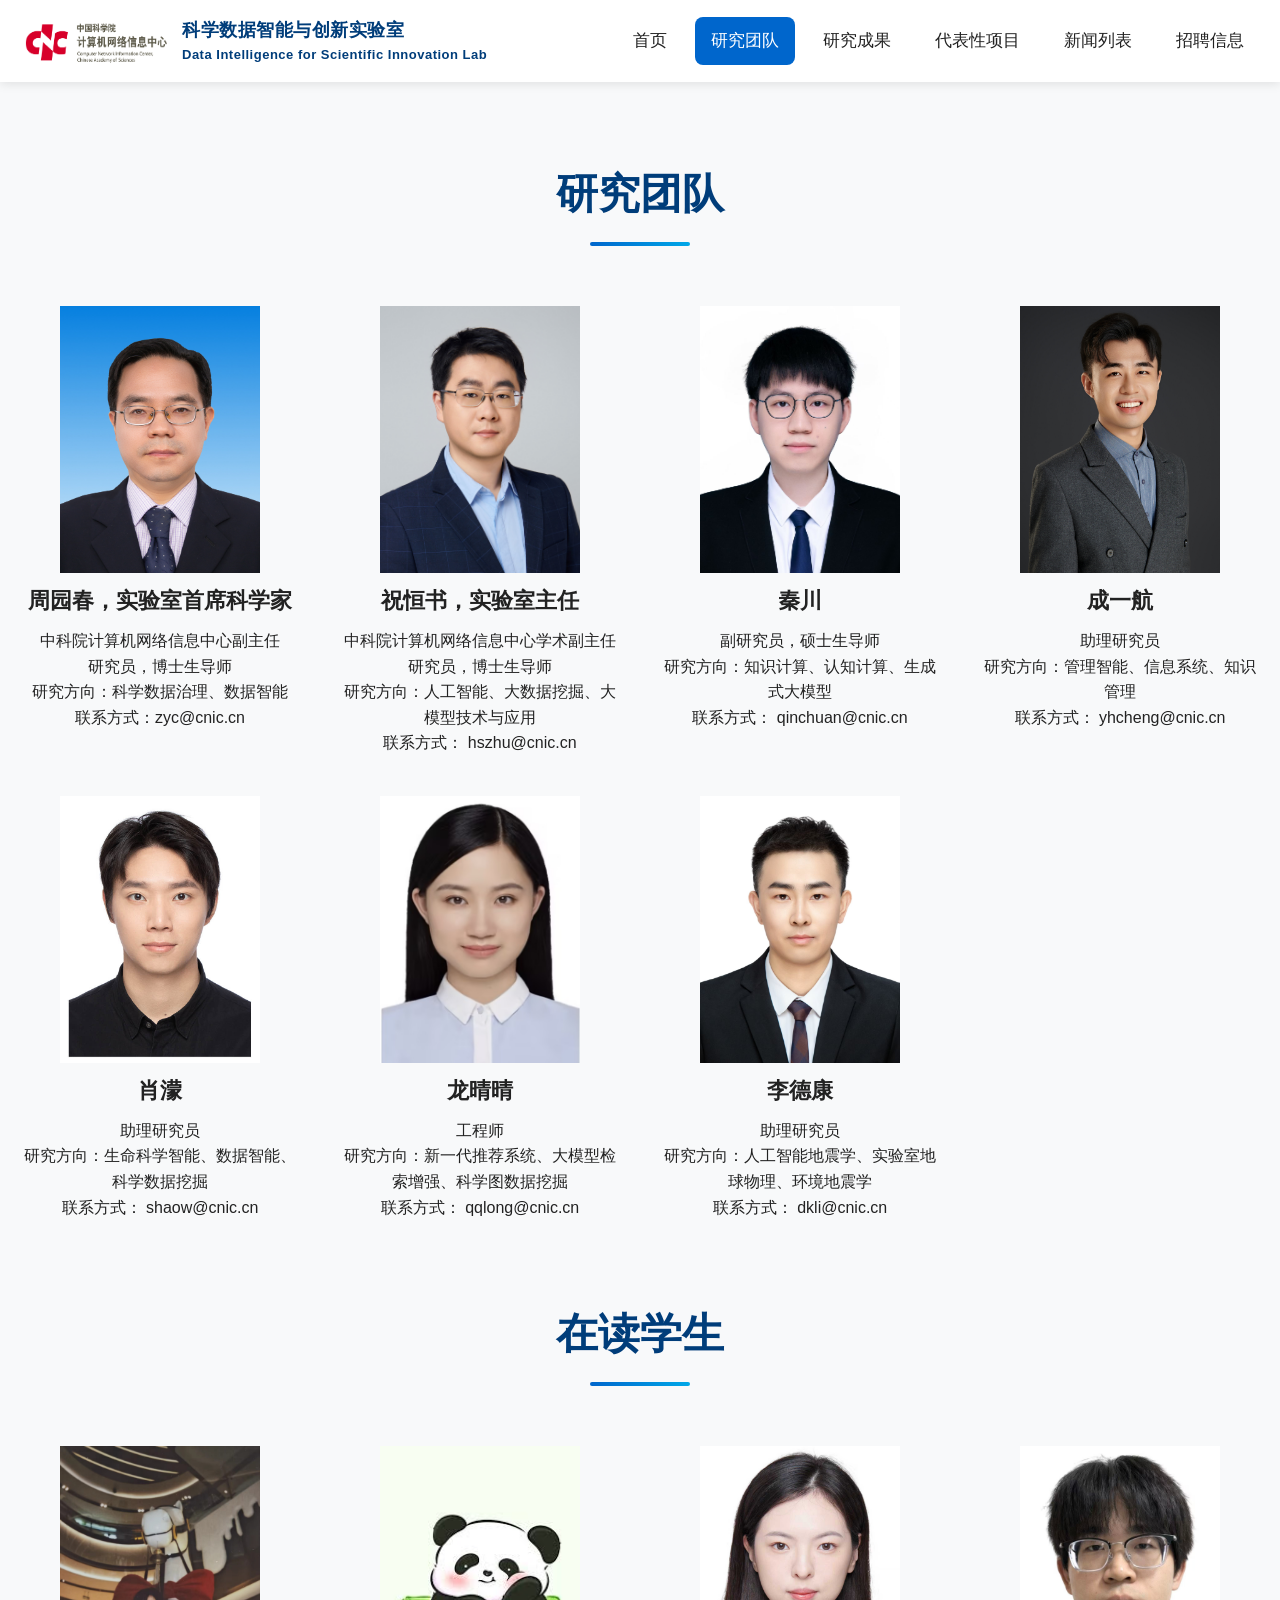
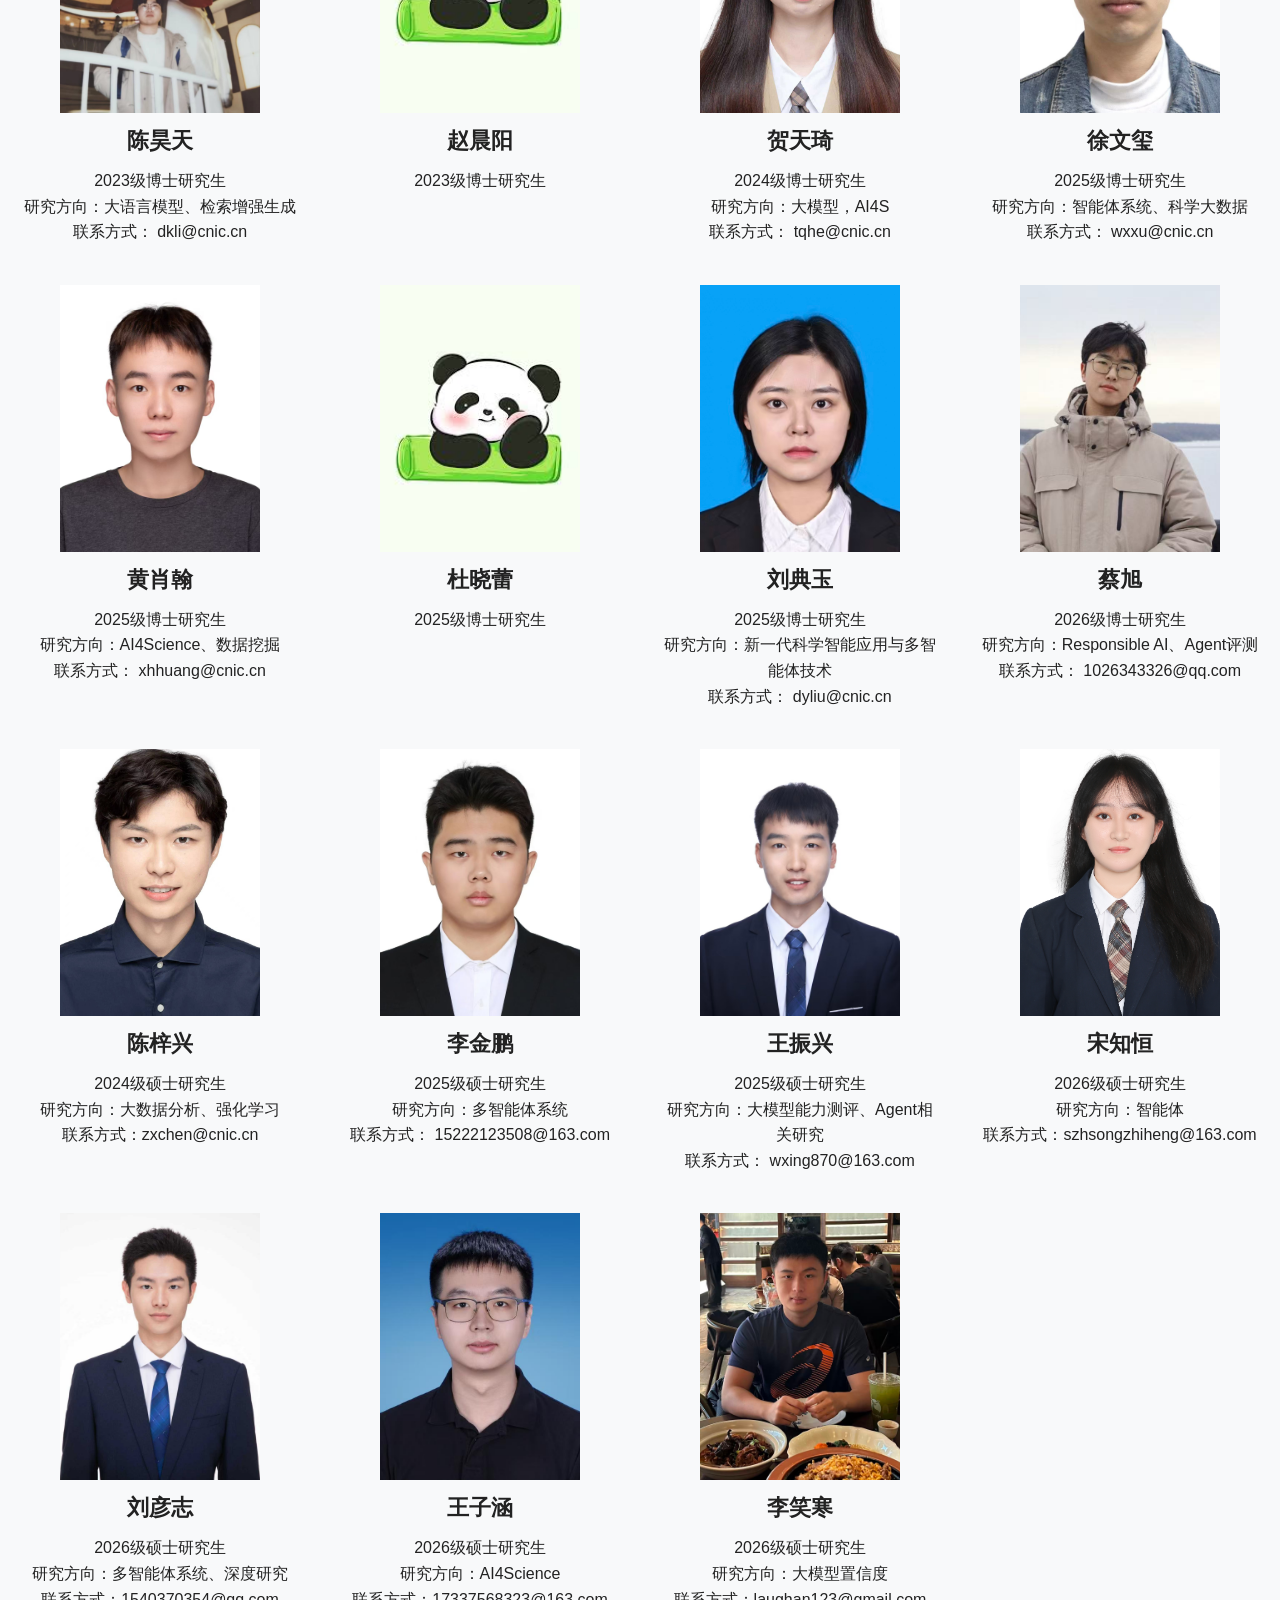
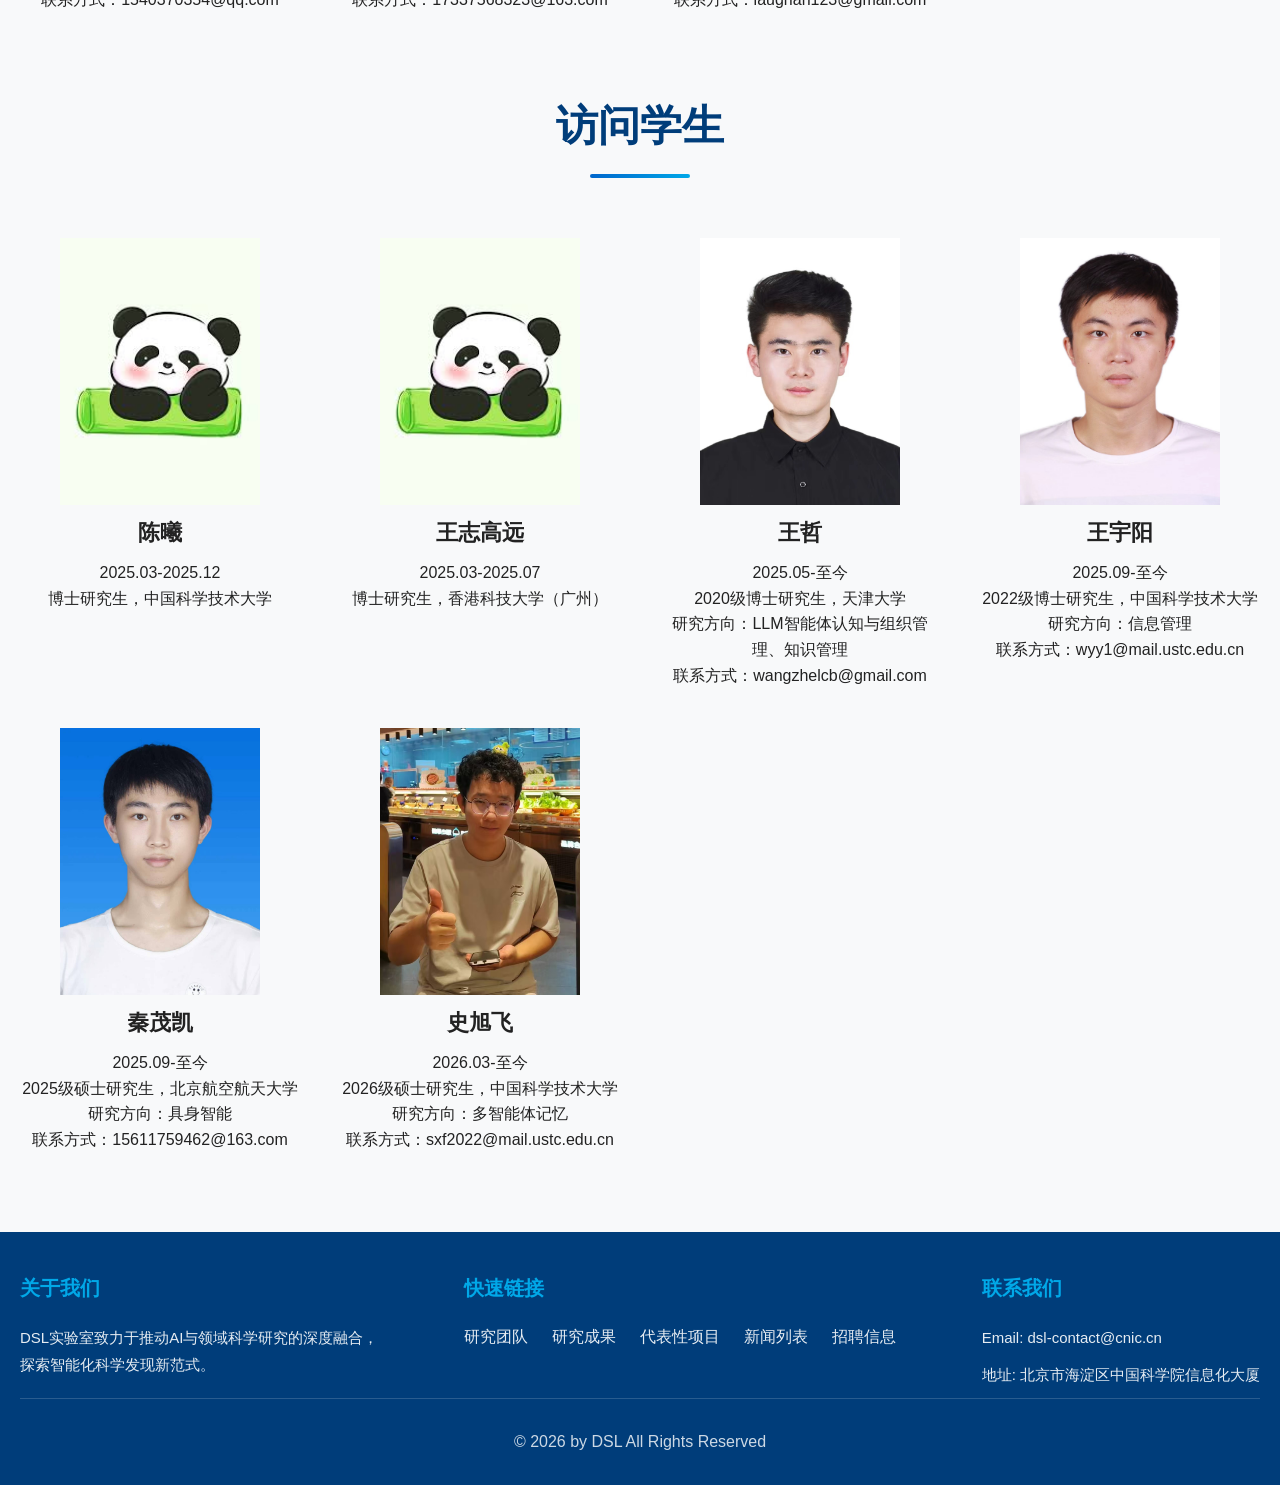
==== commit 38f5855d: "Update team.html" ====
--- a/team.html
+++ b/team.html
@@ -11,7 +11,7 @@
     <nav class="navbar">
         <div class="container">
             <div class="nav-brand">
-                <img src="main/CAS.jpg" alt="实验室Logo" class="logo1">
+                <!-- <img src="main/CAS.jpg" alt="实验室Logo" class="logo1"> -->
                 <img src="main/CNIC.png" alt="实验室Logo" class="logo">
                 <div class="lab-text">
                     <span class="lab-name">科学数据智能与创新实验室</span>
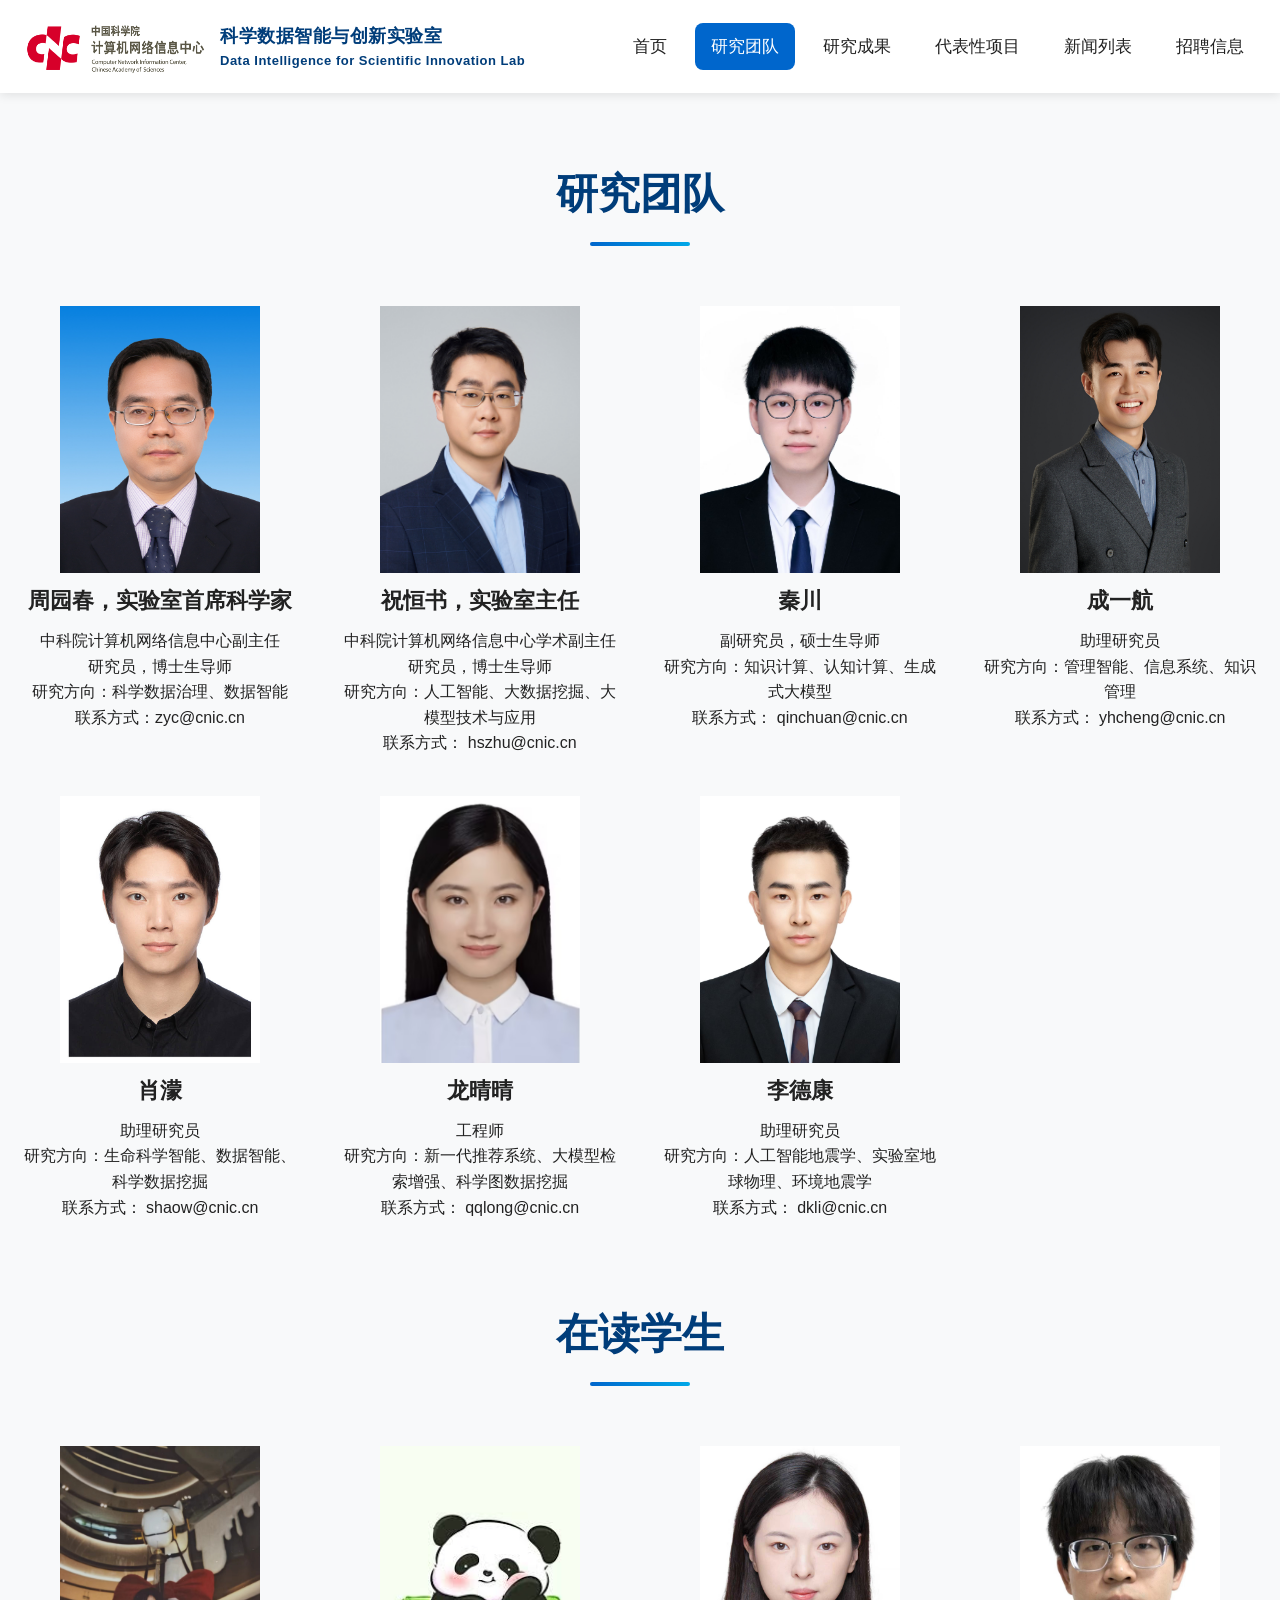
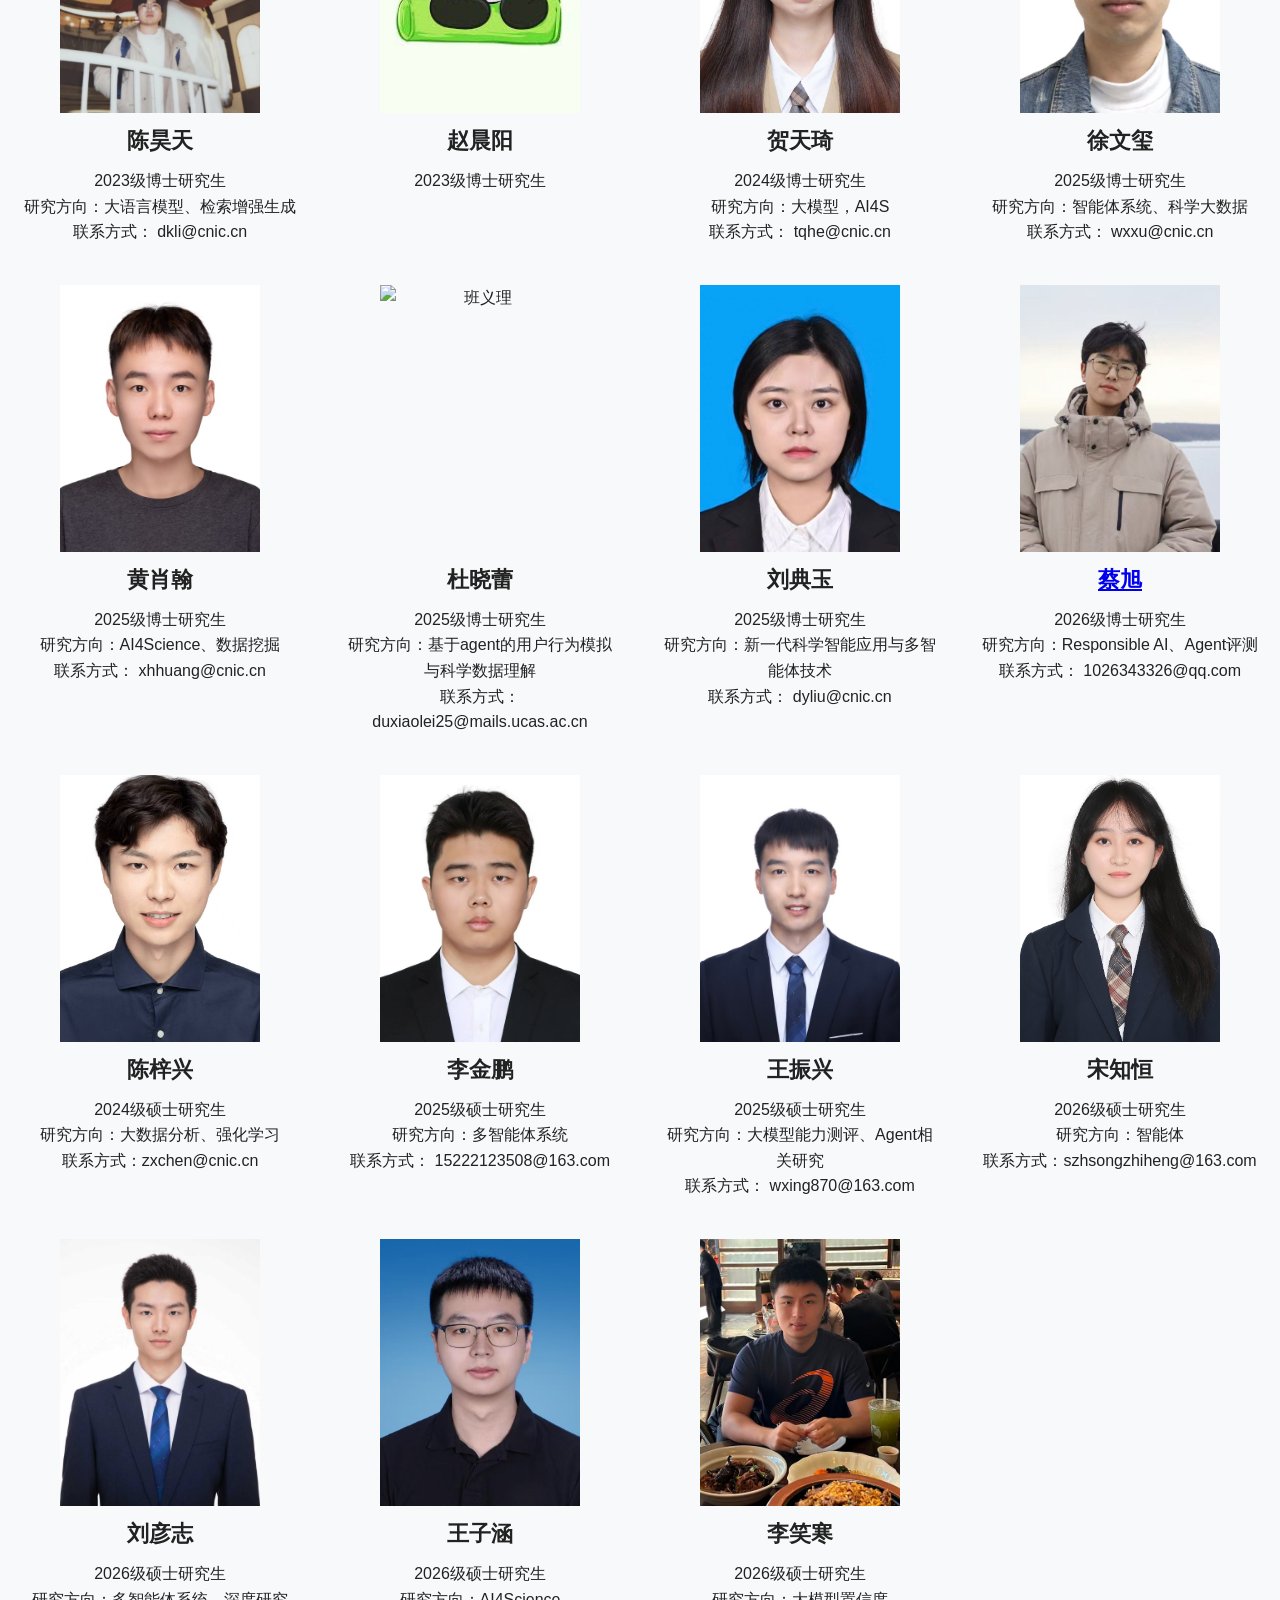
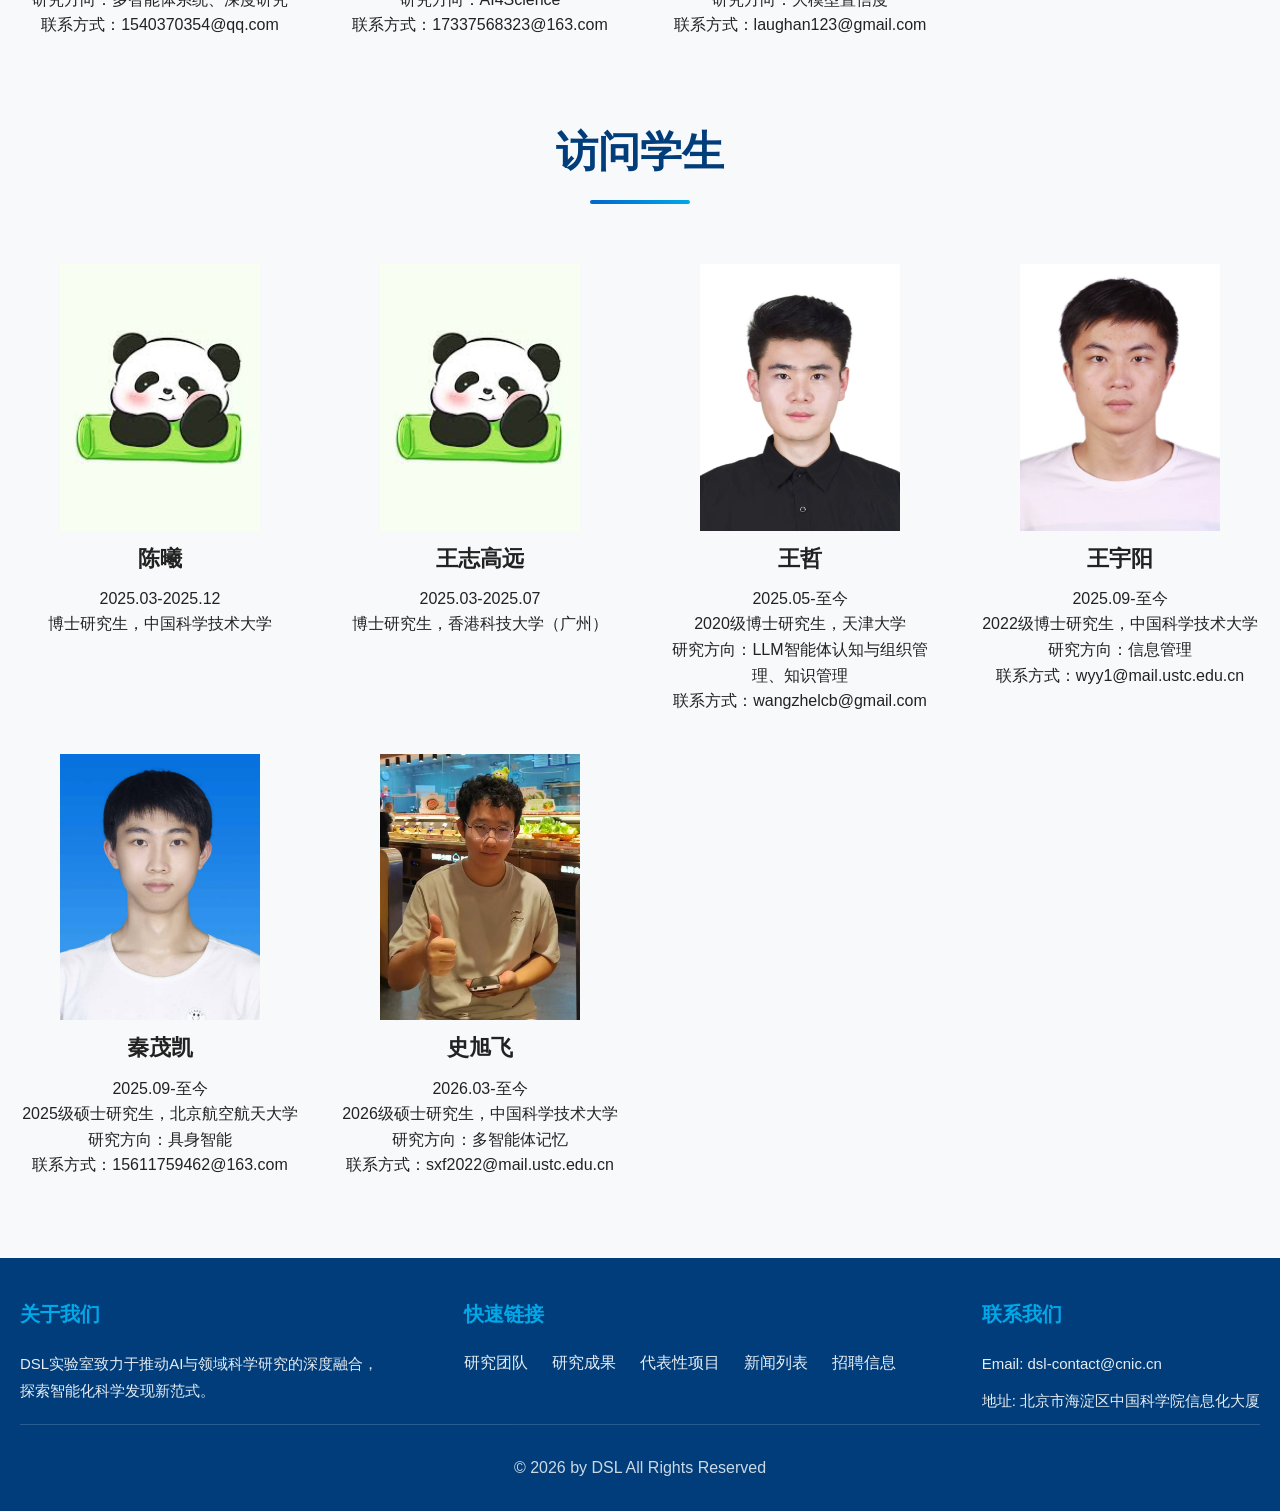
==== commit 0c065a19: "Update team.html" ====
--- a/team.html
+++ b/team.html
@@ -168,12 +168,12 @@
 
 
         <div class="team-card">
-          <img class="team-photo" src="team/Student/images.jpeg" alt="班义理">
+          <img class="team-photo" src="team/Student/xiaoleidu.jpg" alt="班义理">
           <div class="team-name">杜晓蕾</div>
           <div class="team-role">2025级博士研究生</div>
 
-          <!-- <div class="team-line"><span>研究方向：</span>人工智能地震学、实验室地球物理、环境地震学</div>
-          <div class="team-line"><span>联系方式：</span> dkli@cnic.cn</div> -->
+          <div class="team-line"><span>研究方向：</span>基于agent的用户行为模拟与科学数据理解</div>
+          <div class="team-line"><span>联系方式：</span>duxiaolei25@mails.ucas.ac.cn</div>
         </div>
 
 
@@ -188,7 +188,9 @@
 
         <div class="team-card">
           <img class="team-photo" src="team/Student/xucai.jpg" alt="班义理">
-          <div class="team-name">蔡旭</div>
+          <div class="team-name">
+              <a href="https:/caixu.me" target="_blank">蔡旭</a>
+          </div>
           <div class="team-role">2026级博士研究生</div>
 
           <div class="team-line"><span>研究方向：</span>Responsible AI、Agent评测</div>
--- a/main/styles.css
+++ b/main/styles.css
@@ -81,8 +81,8 @@
 }
 
 .logo {
-    width: 180px;
-    height: 60px;
+    width: 230px;
+    height: 76px;
     /* background: linear-gradient(135deg, var(--primary-color), var(--accent-color)); */
     border-radius: 12px;
 }
@@ -147,8 +147,8 @@
     }
 
     .logo {
-        width: 150px;
-        height: 52px;
+        width: 188px;
+        height: 63px;
     }
 
     .lab-name {
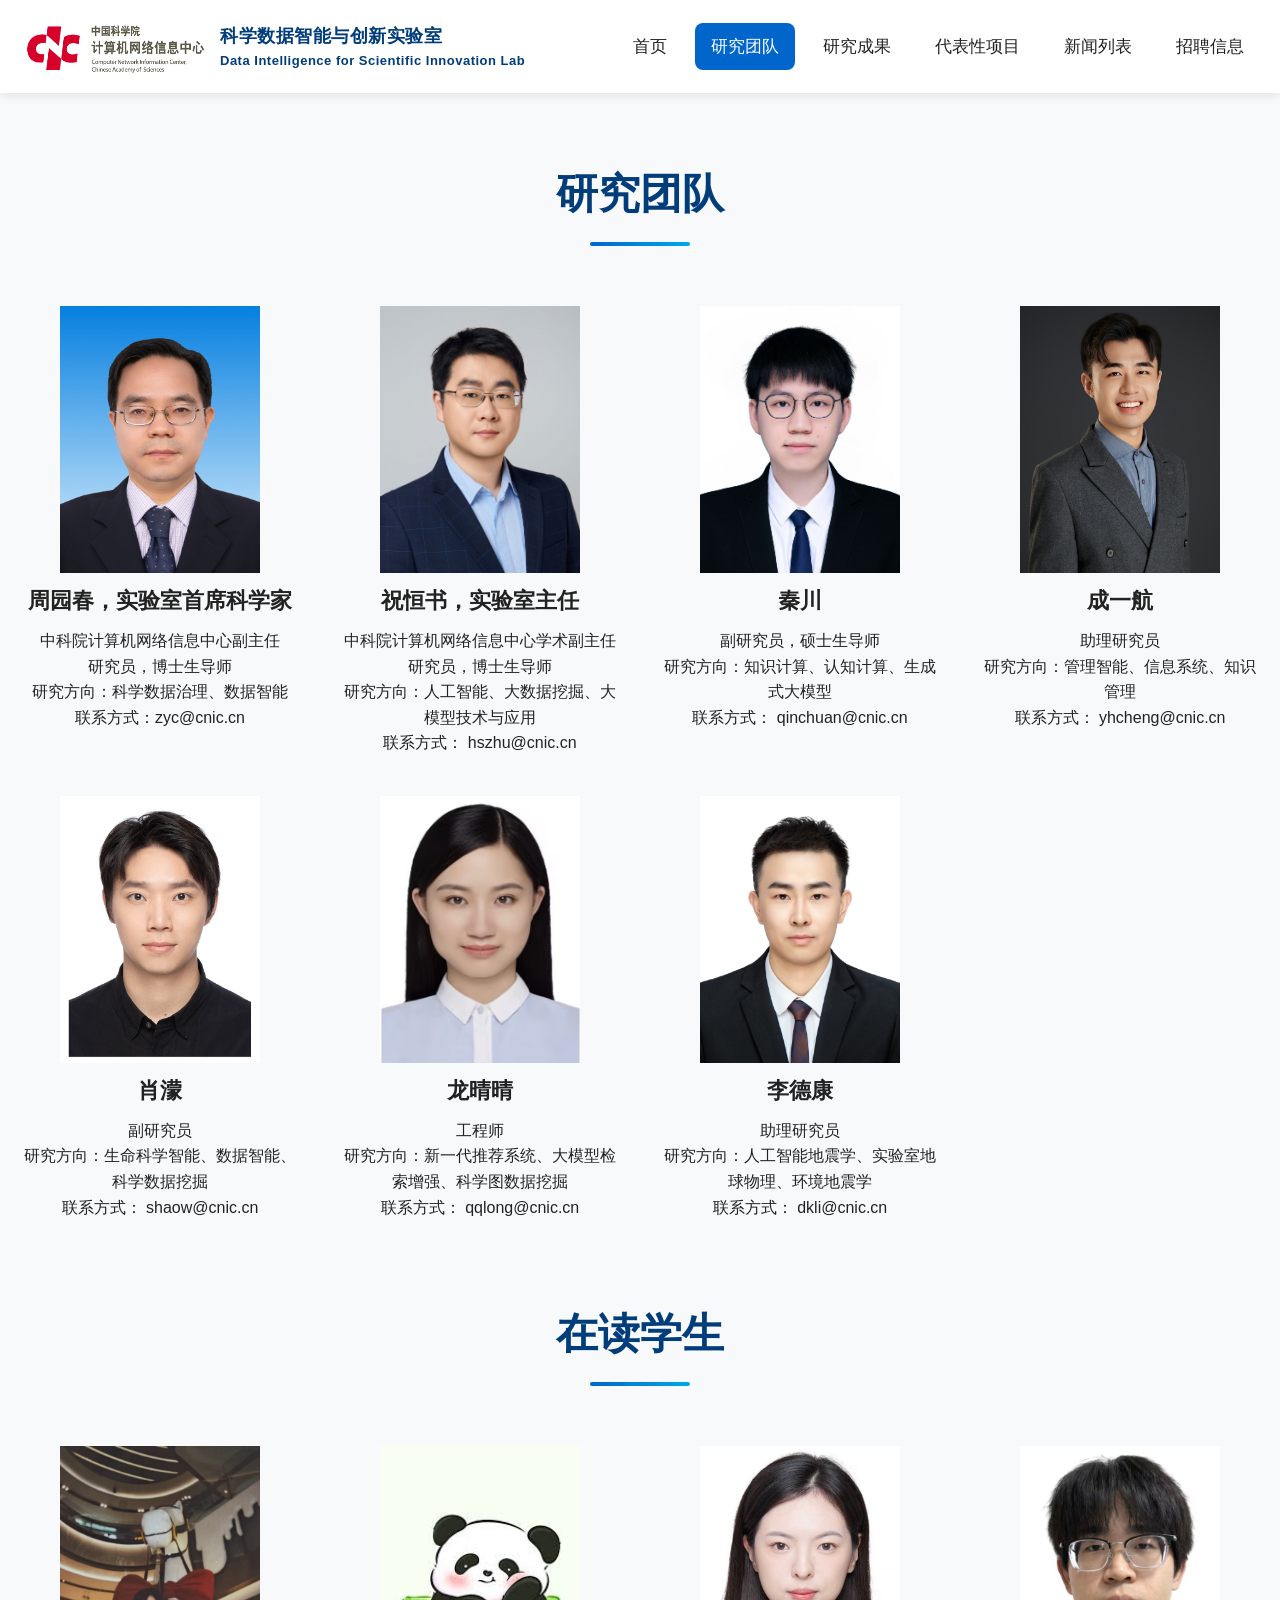
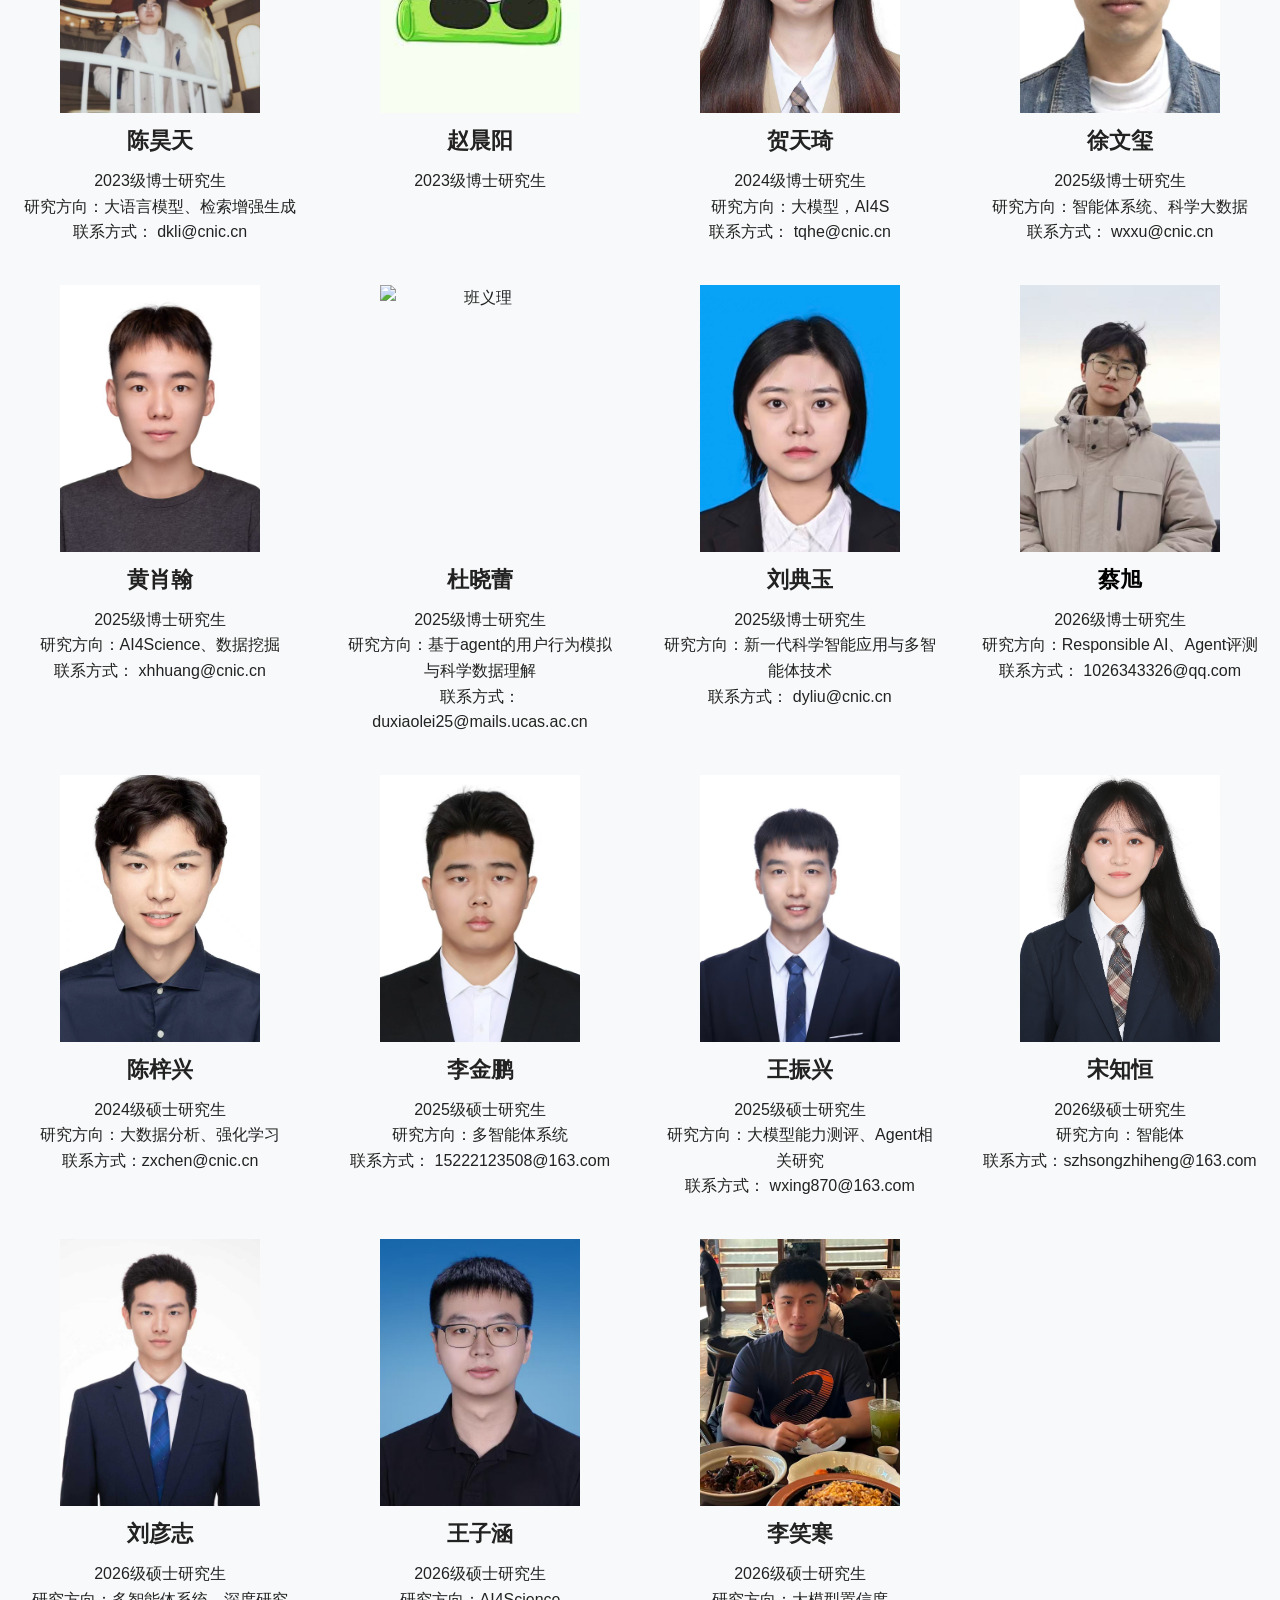
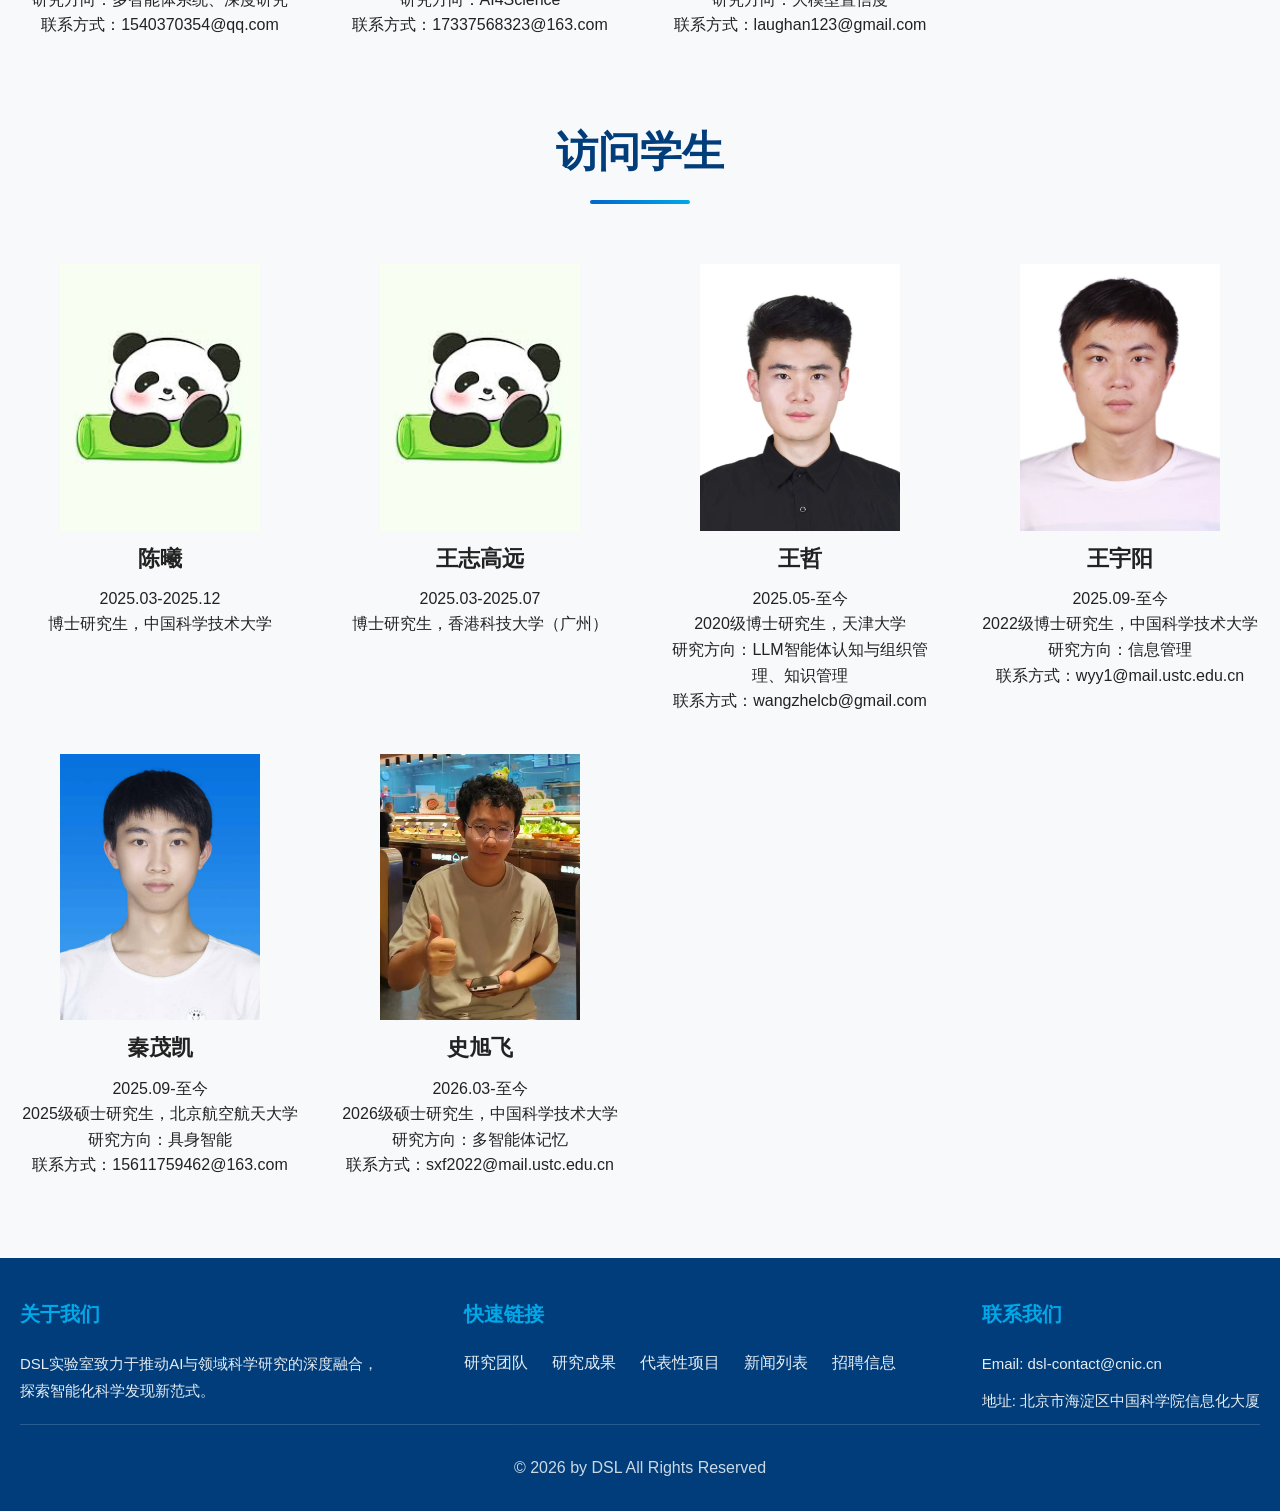
==== commit 422e6adf: "Update print statement from 'Hello' to 'Goodbye'" ====
--- a/team.html
+++ b/team.html
@@ -89,7 +89,7 @@
         <div class="team-card">
           <img class="team-photo" src="team/Mentor/mengxiao.jpeg" alt="班义理">
           <div class="team-name">肖濛</div>
-          <div class="team-role">助理研究员</div>
+          <div class="team-role">副研究员</div>
 
           <div class="team-line"><span>研究方向：</span>生命科学智能、数据智能、科学数据挖掘</div>
           <div class="team-line"><span>联系方式：</span> shaow@cnic.cn</div>
@@ -189,7 +189,7 @@
         <div class="team-card">
           <img class="team-photo" src="team/Student/xucai.jpg" alt="班义理">
           <div class="team-name">
-              <a href="https:/caixu.me" target="_blank">蔡旭</a>
+              <a href="https:/caixu.me" target="_blank" style="color: #000; text-decoration: none;">蔡旭</a>
           </div>
           <div class="team-role">2026级博士研究生</div>
 
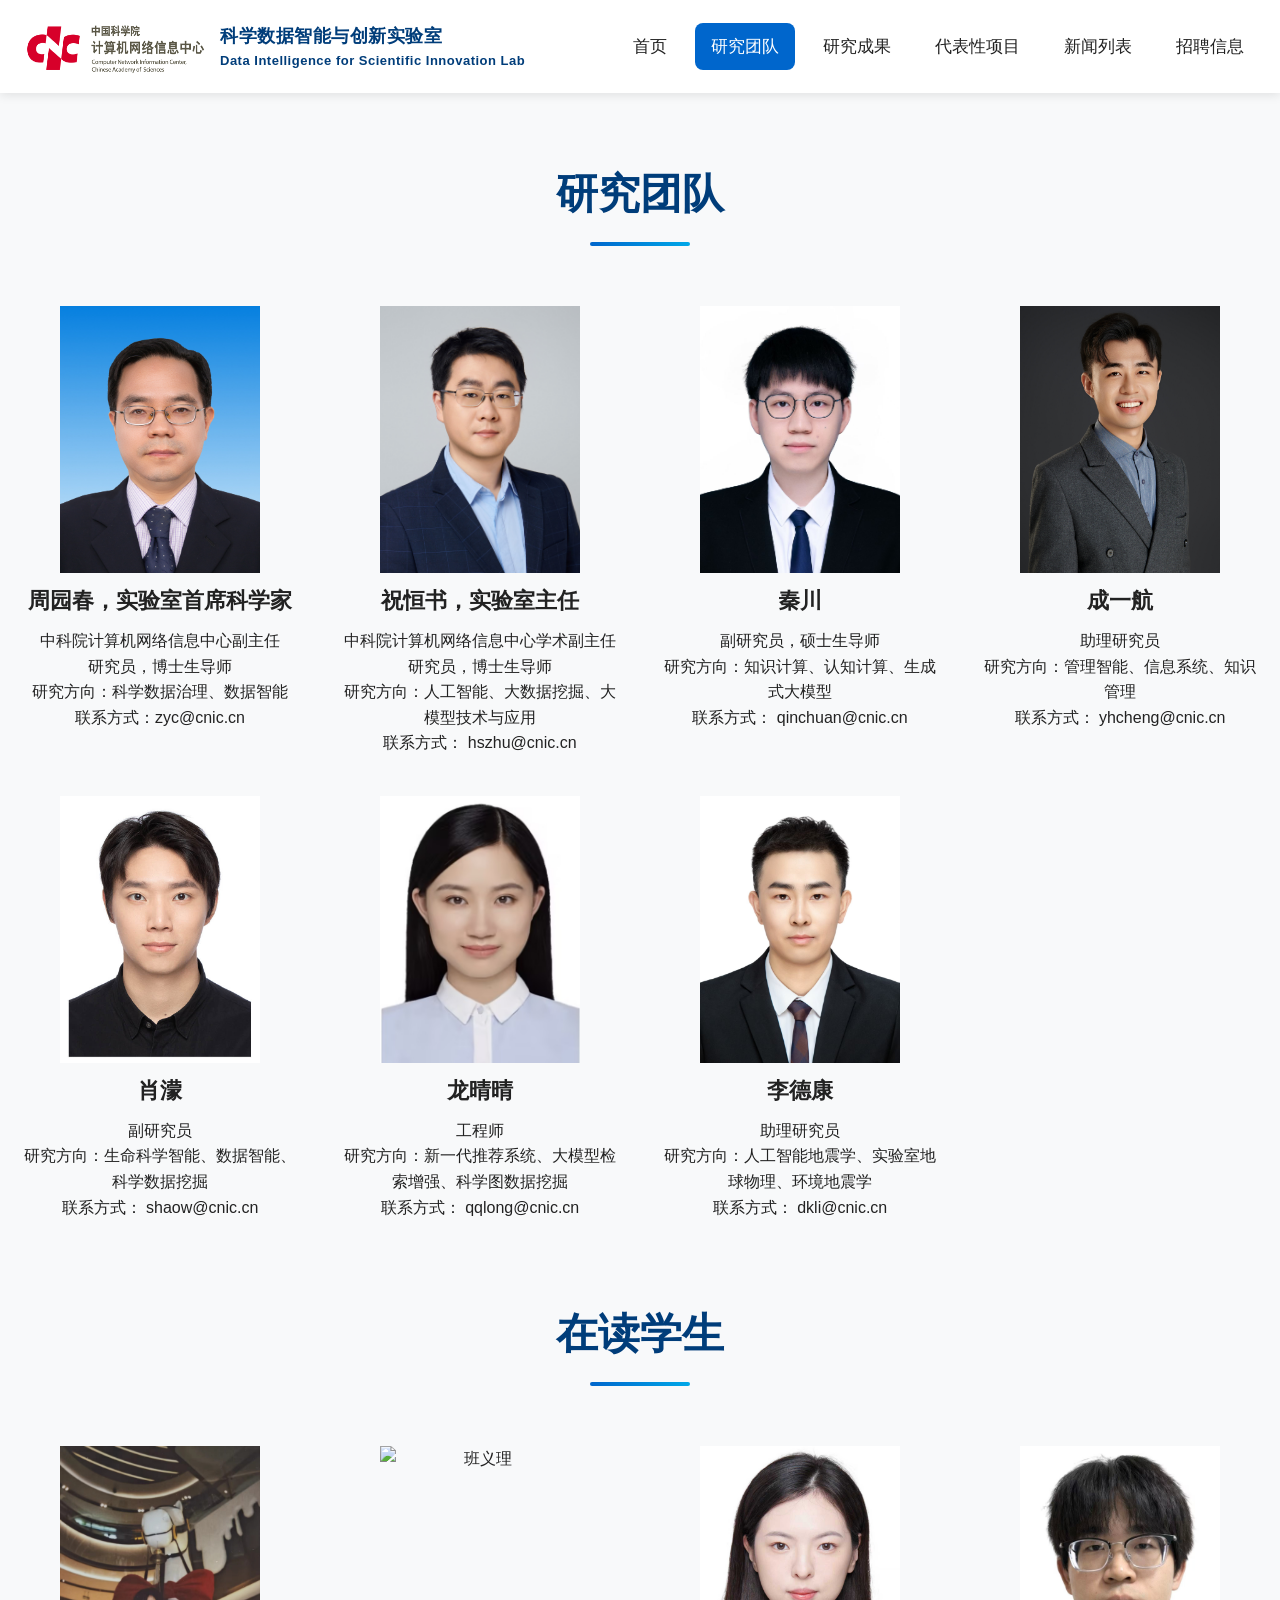
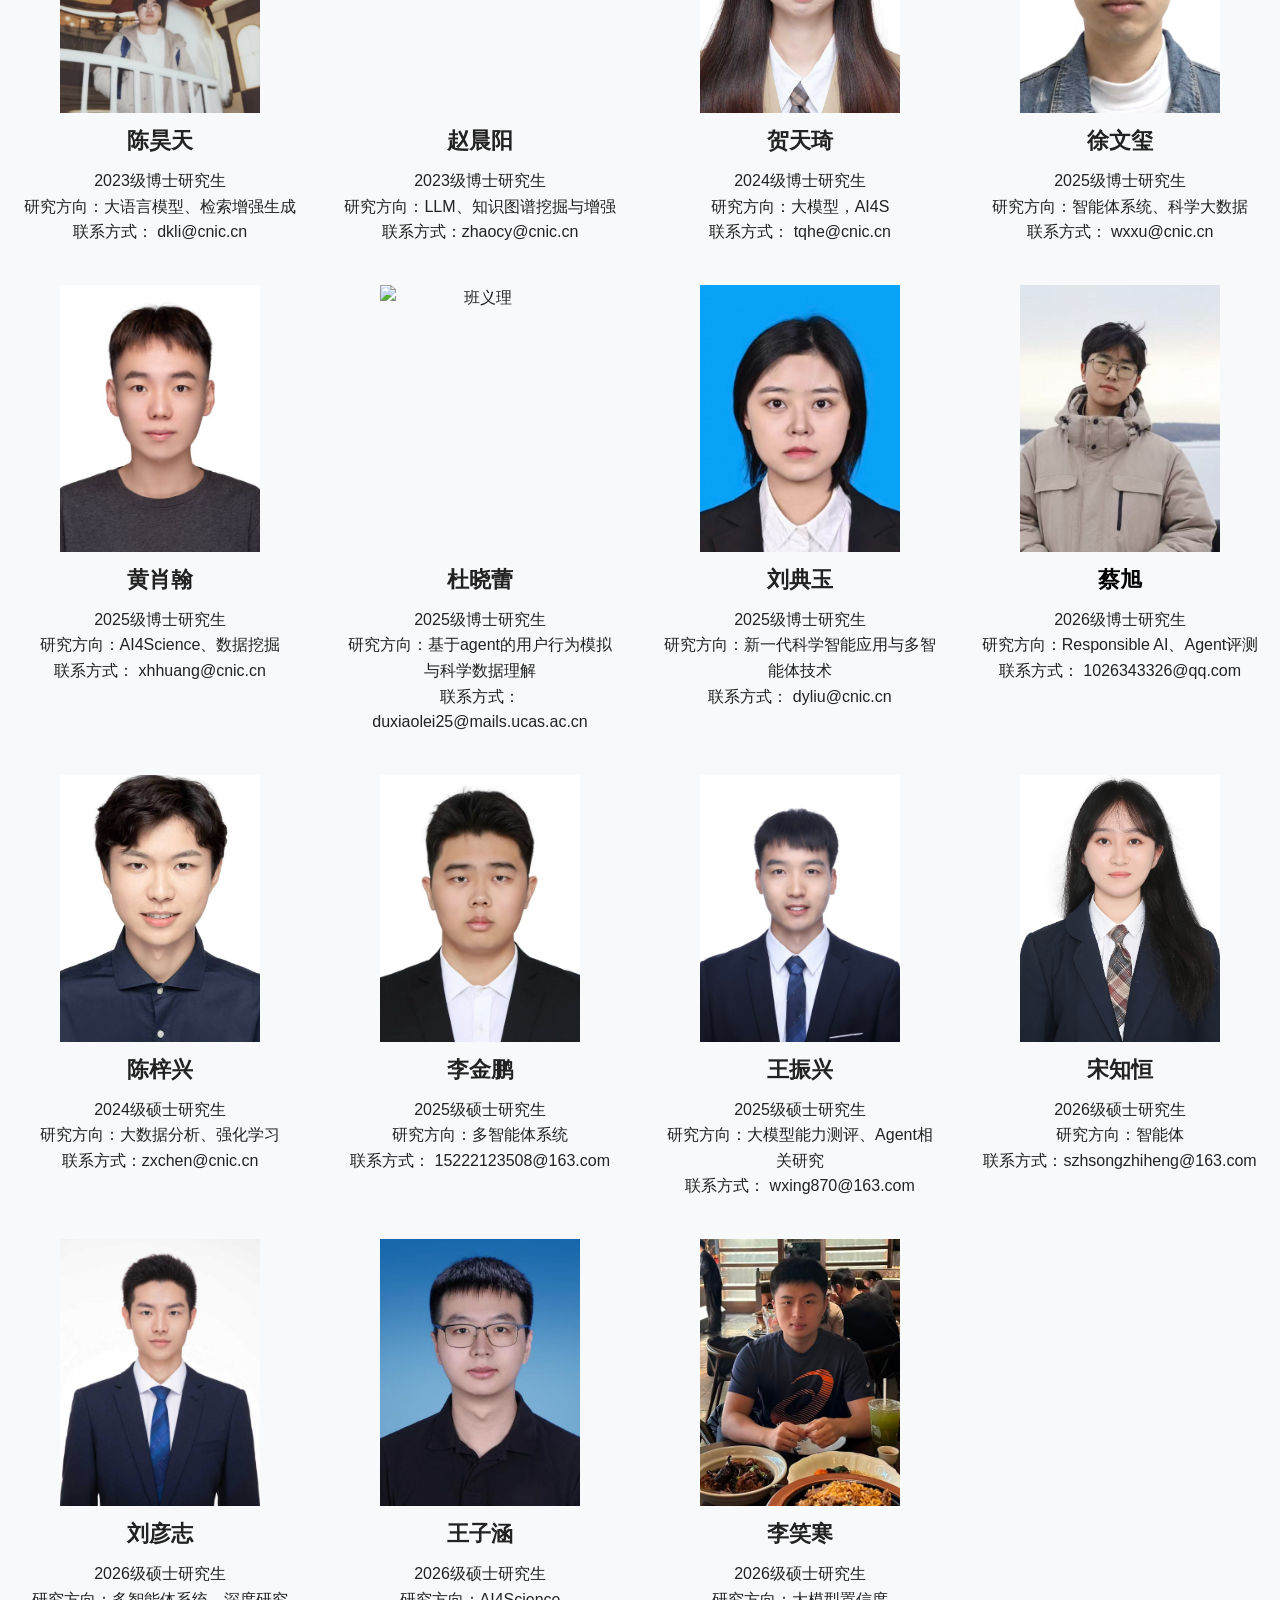
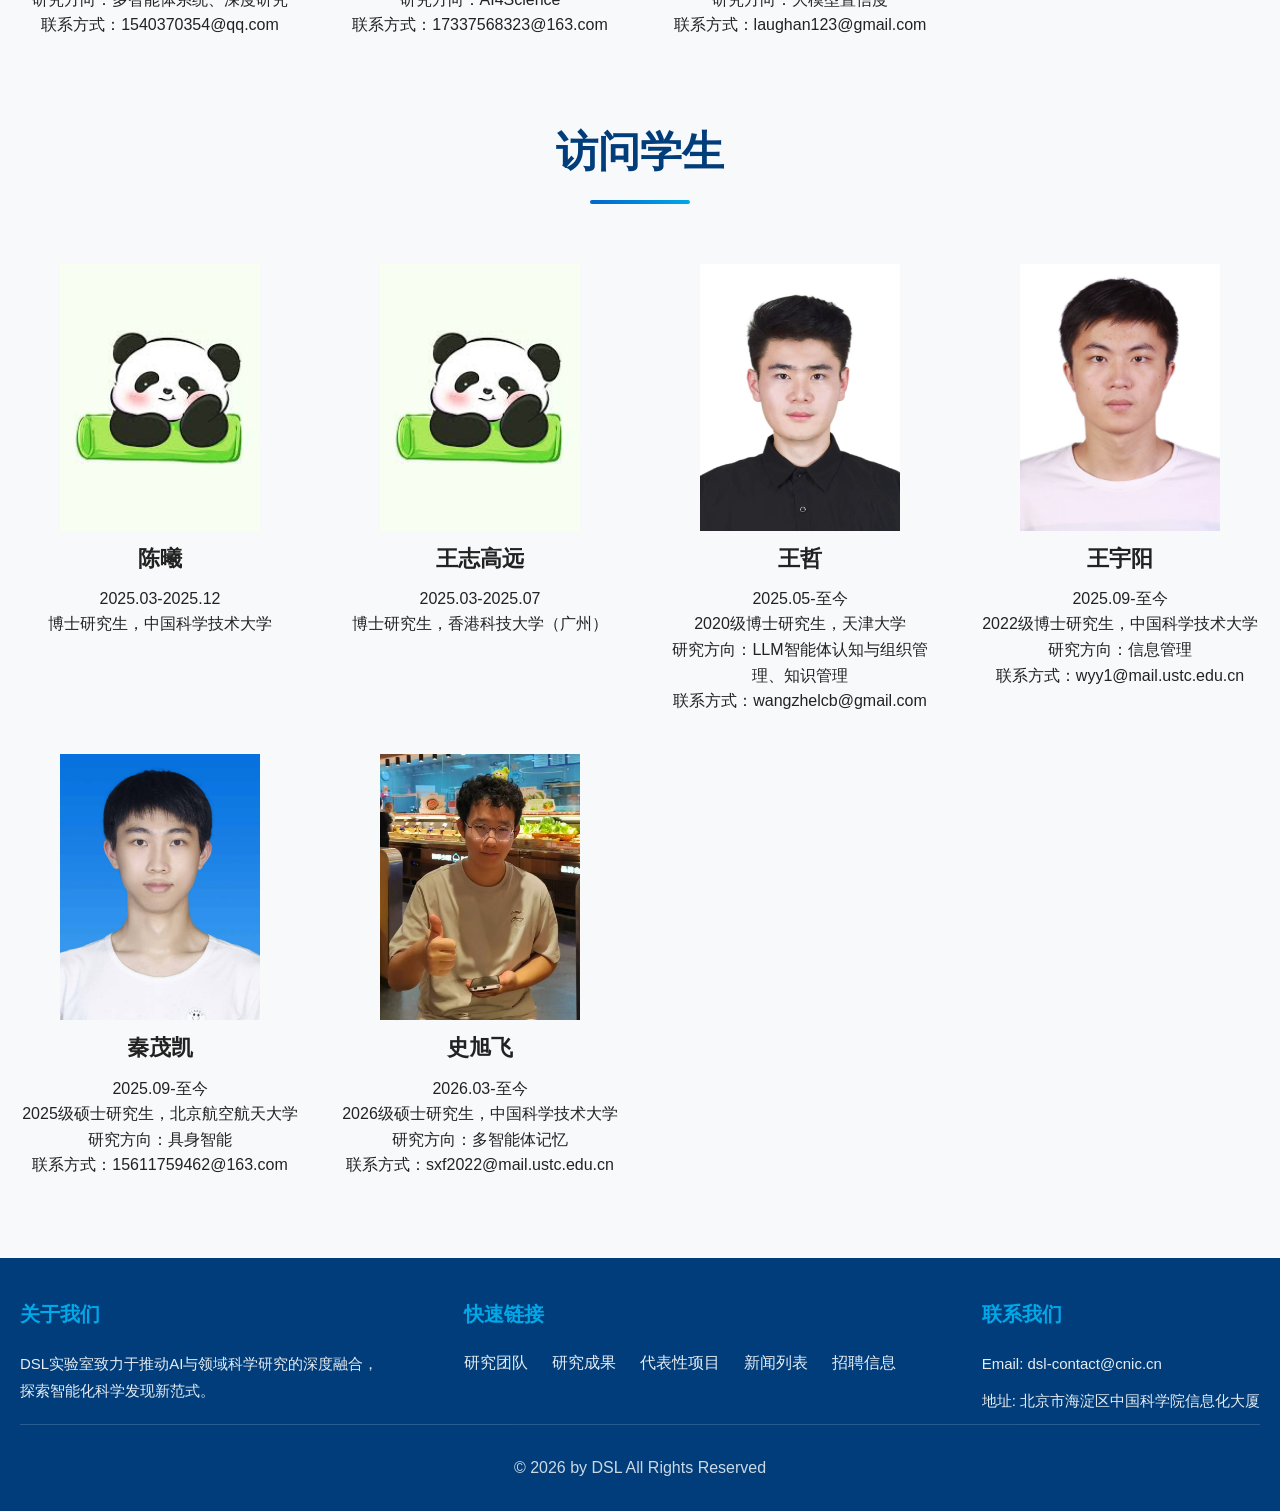
==== commit abfc29f1: "Update team.html" ====
--- a/team.html
+++ b/team.html
@@ -131,12 +131,12 @@
         </div>
 
         <div class="team-card">
-          <img class="team-photo" src="team/Student/images.jpeg" alt="班义理">
+          <img class="team-photo" src="team/Student/chenyangzhao.png" alt="班义理">
           <div class="team-name">赵晨阳</div>
           <div class="team-role">2023级博士研究生</div>
 
-          <!-- <div class="team-line"><span>研究方向：</span>人工智能地震学、实验室地球物理、环境地震学</div>
-          <div class="team-line"><span>联系方式：</span> dkli@cnic.cn</div> -->
+          <div class="team-line"><span>研究方向：</span>LLM、知识图谱挖掘与增强</div>
+          <div class="team-line"><span>联系方式：</span>zhaocy@cnic.cn</div>
         </div>
 
         <div class="team-card">
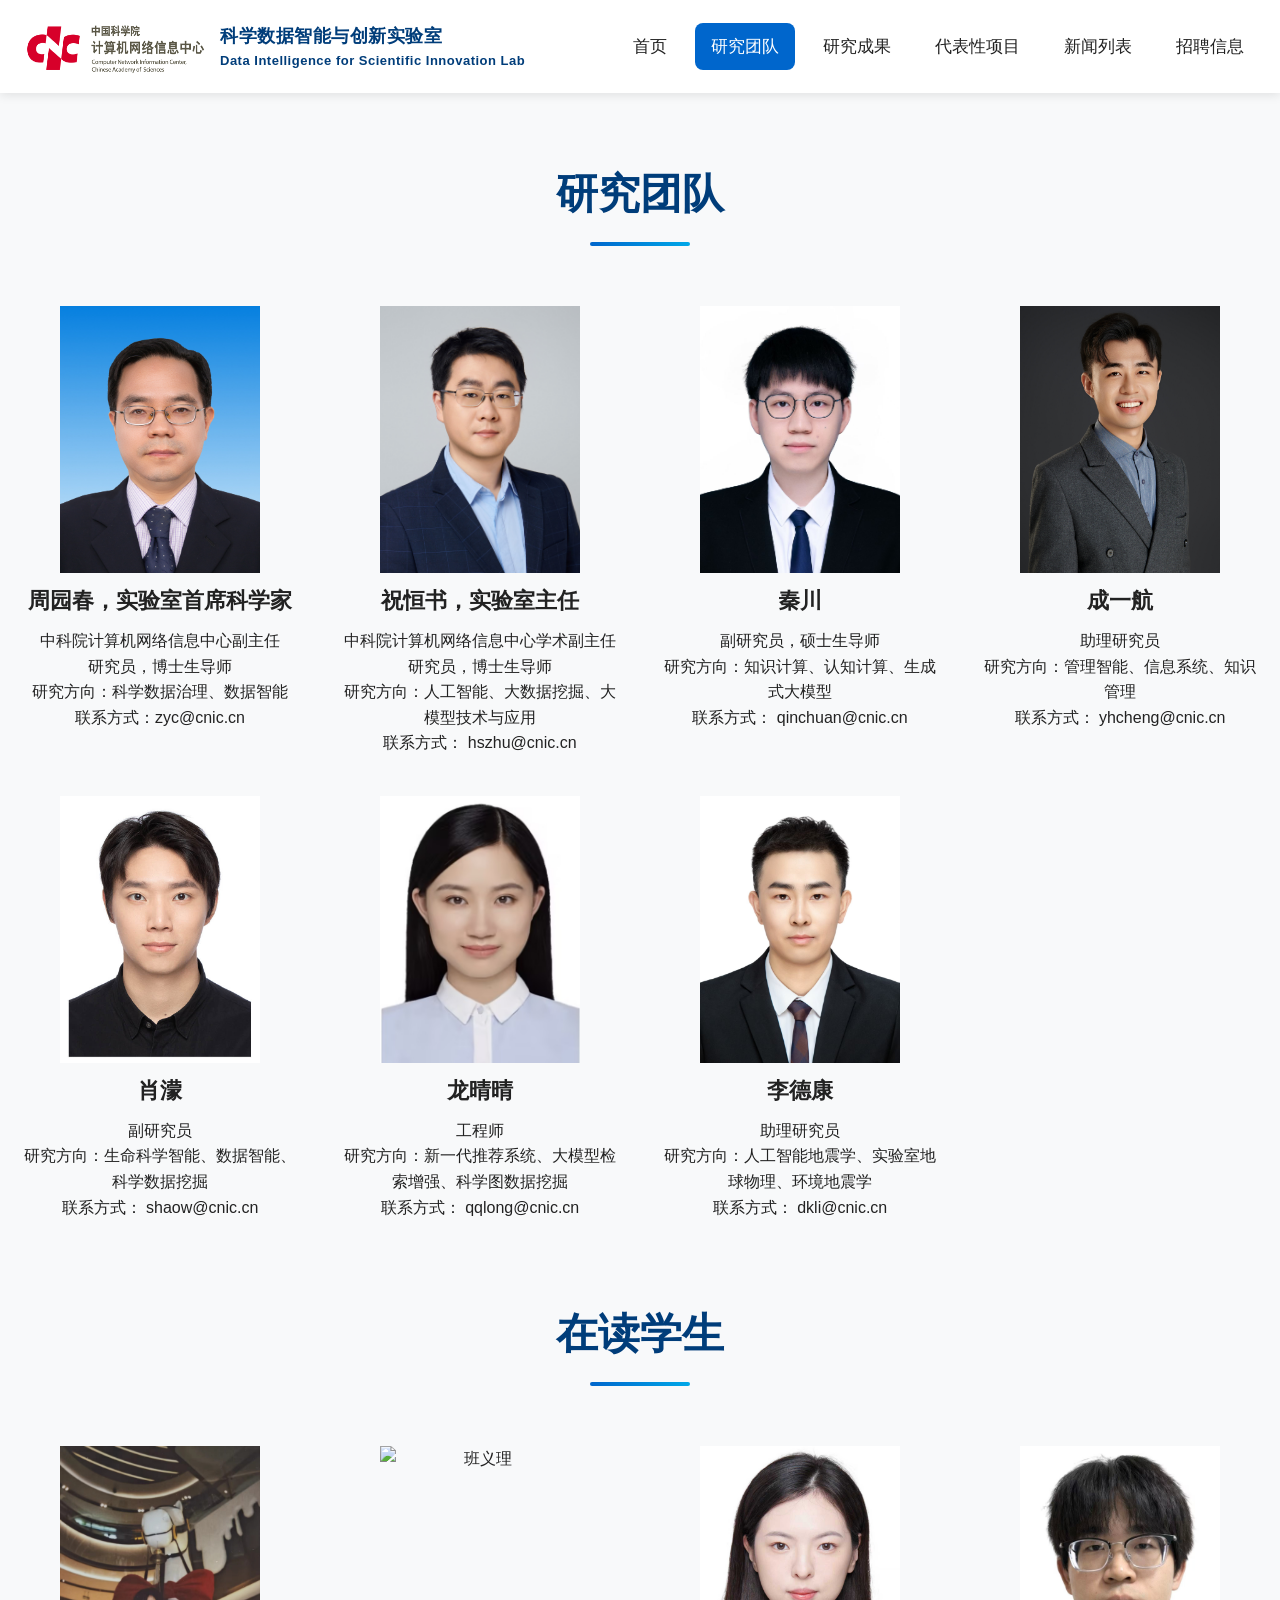
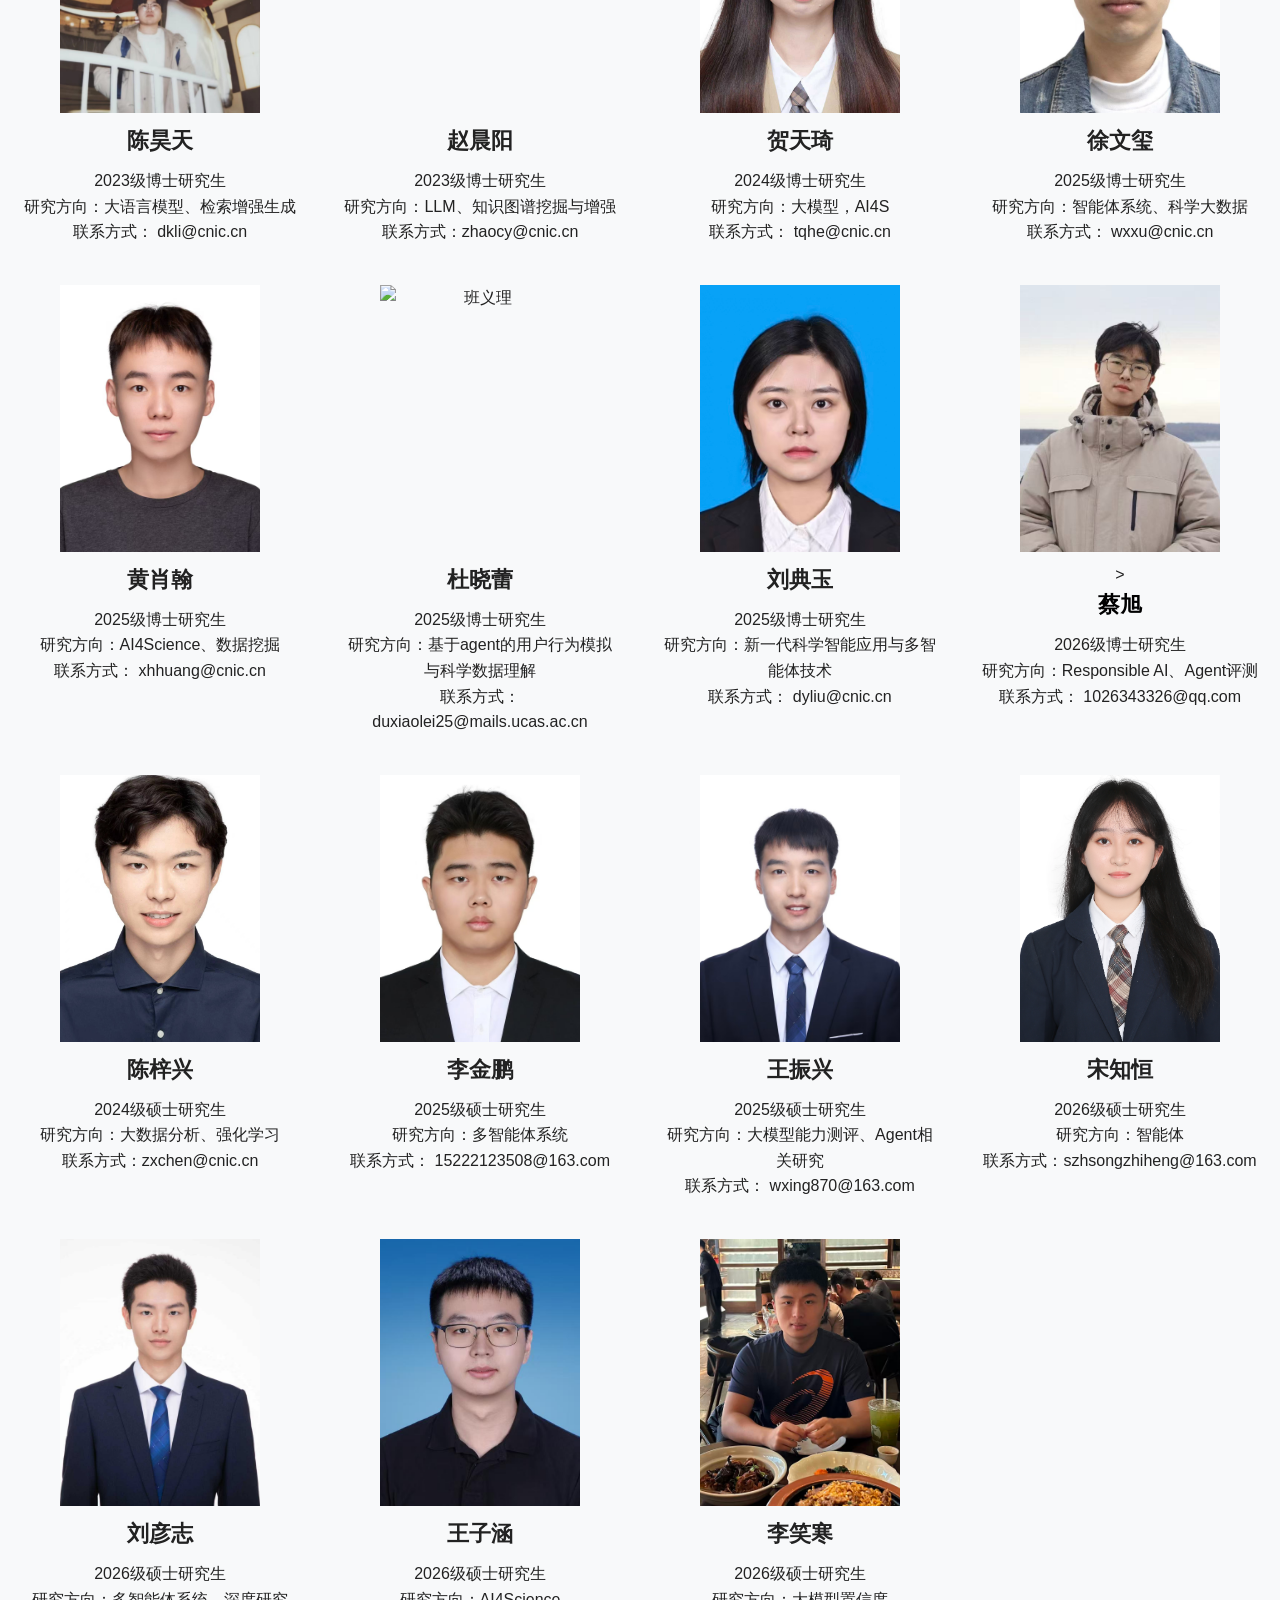
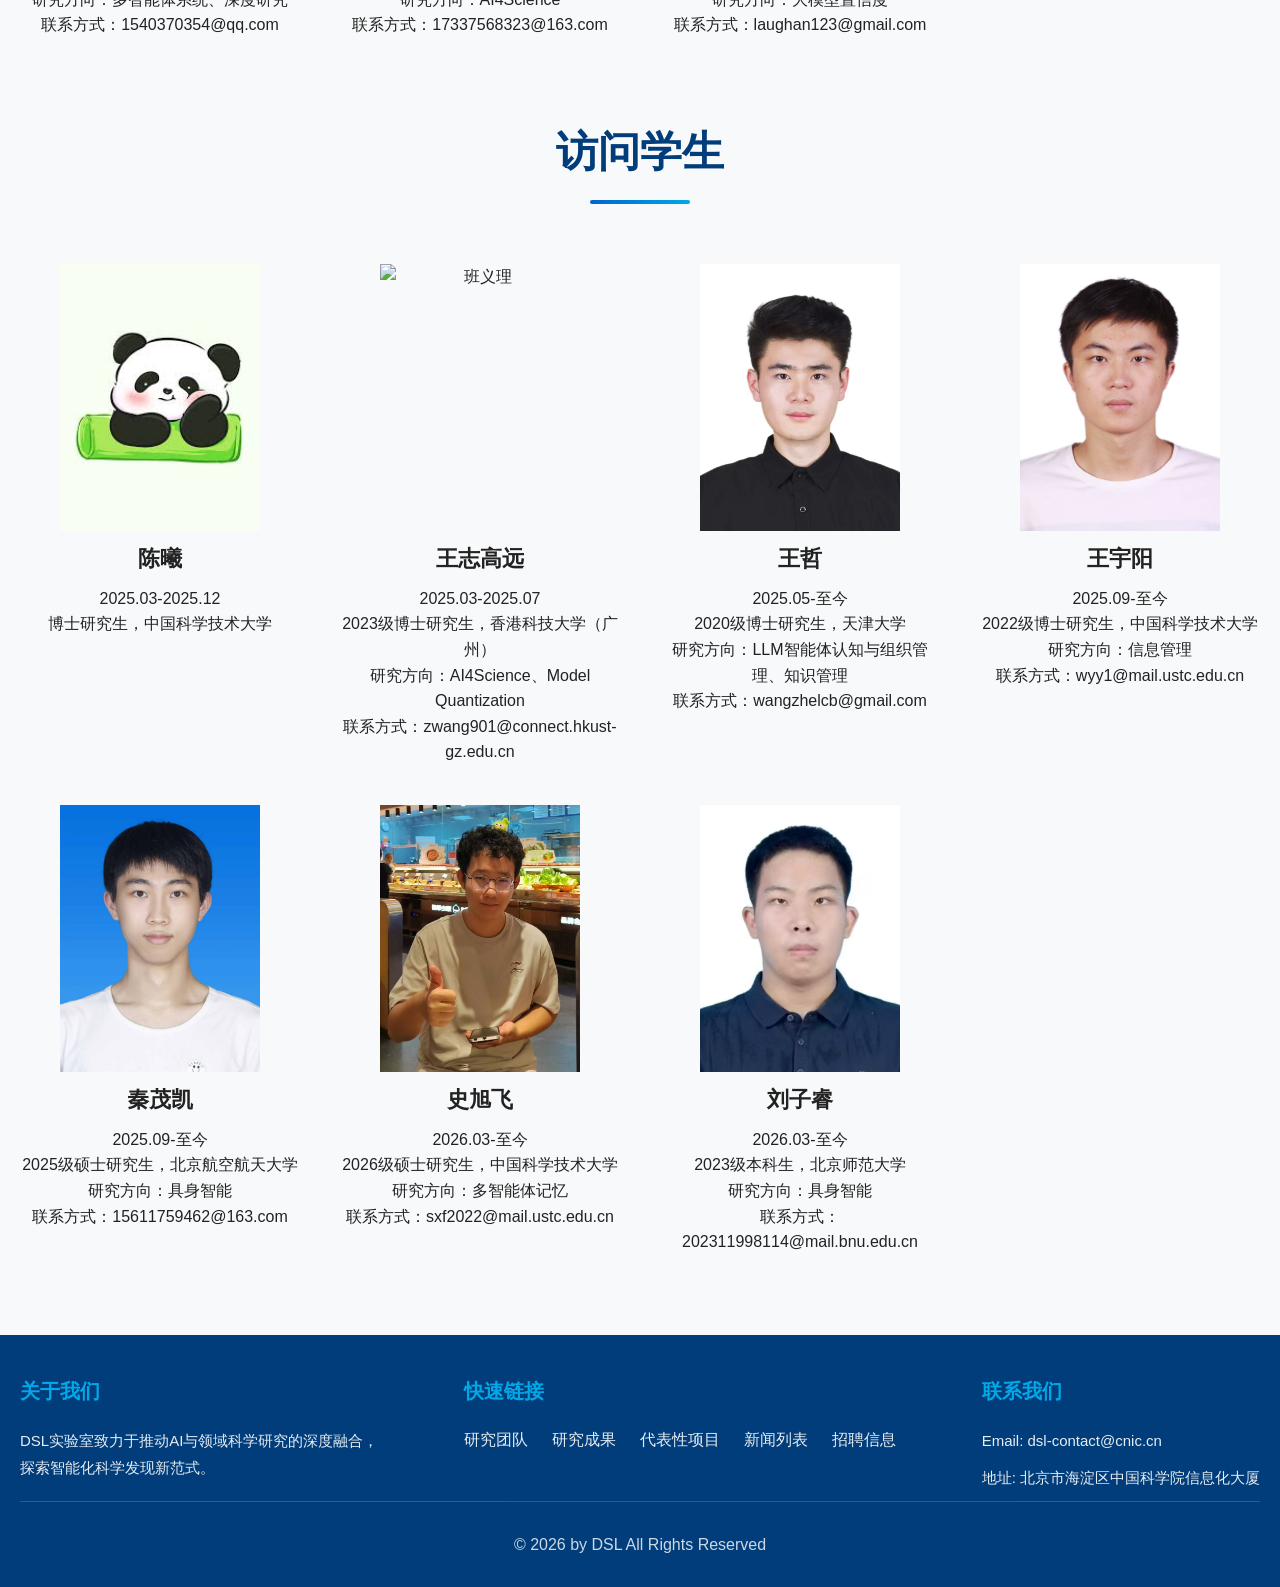
==== commit 49c44071: "Update team.html" ====
--- a/team.html
+++ b/team.html
@@ -187,9 +187,9 @@
         </div>
 
         <div class="team-card">
-          <img class="team-photo" src="team/Student/xucai.jpg" alt="班义理">
+          <img class="team-photo" src="team/Student/xucai.jpg" alt="班义理" style="object-position: 43% center;">>
           <div class="team-name">
-              <a href="https:/caixu.me" target="_blank" style="color: #000; text-decoration: none;">蔡旭</a>
+              <a href="https://caixu.me" target="_blank" style="color: #000; text-decoration: none;">蔡旭</a>
           </div>
           <div class="team-role">2026级博士研究生</div>
 
@@ -279,13 +279,13 @@
         </div>
 
         <div class="team-card">
-          <img class="team-photo" src="team/Student/images.jpeg" alt="班义理">
+          <img class="team-photo" src="team/Student/gaoyuanwangzhi.jpg" alt="班义理">
           <div class="team-name">王志高远</div>
           <div class="team-role">2025.03-2025.07</div>
-          <div class="team-role">博士研究生，香港科技大学（广州）</div>
-
-          <!-- <div class="team-line"><span>研究方向：</span>人工智能地震学、实验室地球物理、环境地震学</div>
-          <div class="team-line"><span>联系方式：</span> dkli@cnic.cn</div> -->
+          <div class="team-role">2023级博士研究生，香港科技大学（广州）</div>
+
+          <div class="team-line"><span>研究方向：</span>AI4Science、Model Quantization</div>
+          <div class="team-line"><span>联系方式：</span>zwang901@connect.hkust-gz.edu.cn</div>
         </div>
 
         <div class="team-card">
@@ -326,6 +326,16 @@
 
           <div class="team-line"><span>研究方向：</span>多智能体记忆</div>
           <div class="team-line"><span>联系方式：</span>sxf2022@mail.ustc.edu.cn</div>
+        </div>
+
+        <div class="team-card">
+          <img class="team-photo" src="team/Student/ziruiliu.jpg" alt="班义理">
+          <div class="team-name">刘子睿</div>
+          <div class="team-role">2026.03-至今</div>
+          <div class="team-role">2023级本科生，北京师范大学</div>
+
+          <div class="team-line"><span>研究方向：</span>具身智能</div>
+          <div class="team-line"><span>联系方式：</span>202311998114@mail.bnu.edu.cn</div>
         </div>
       </div>
     </div>
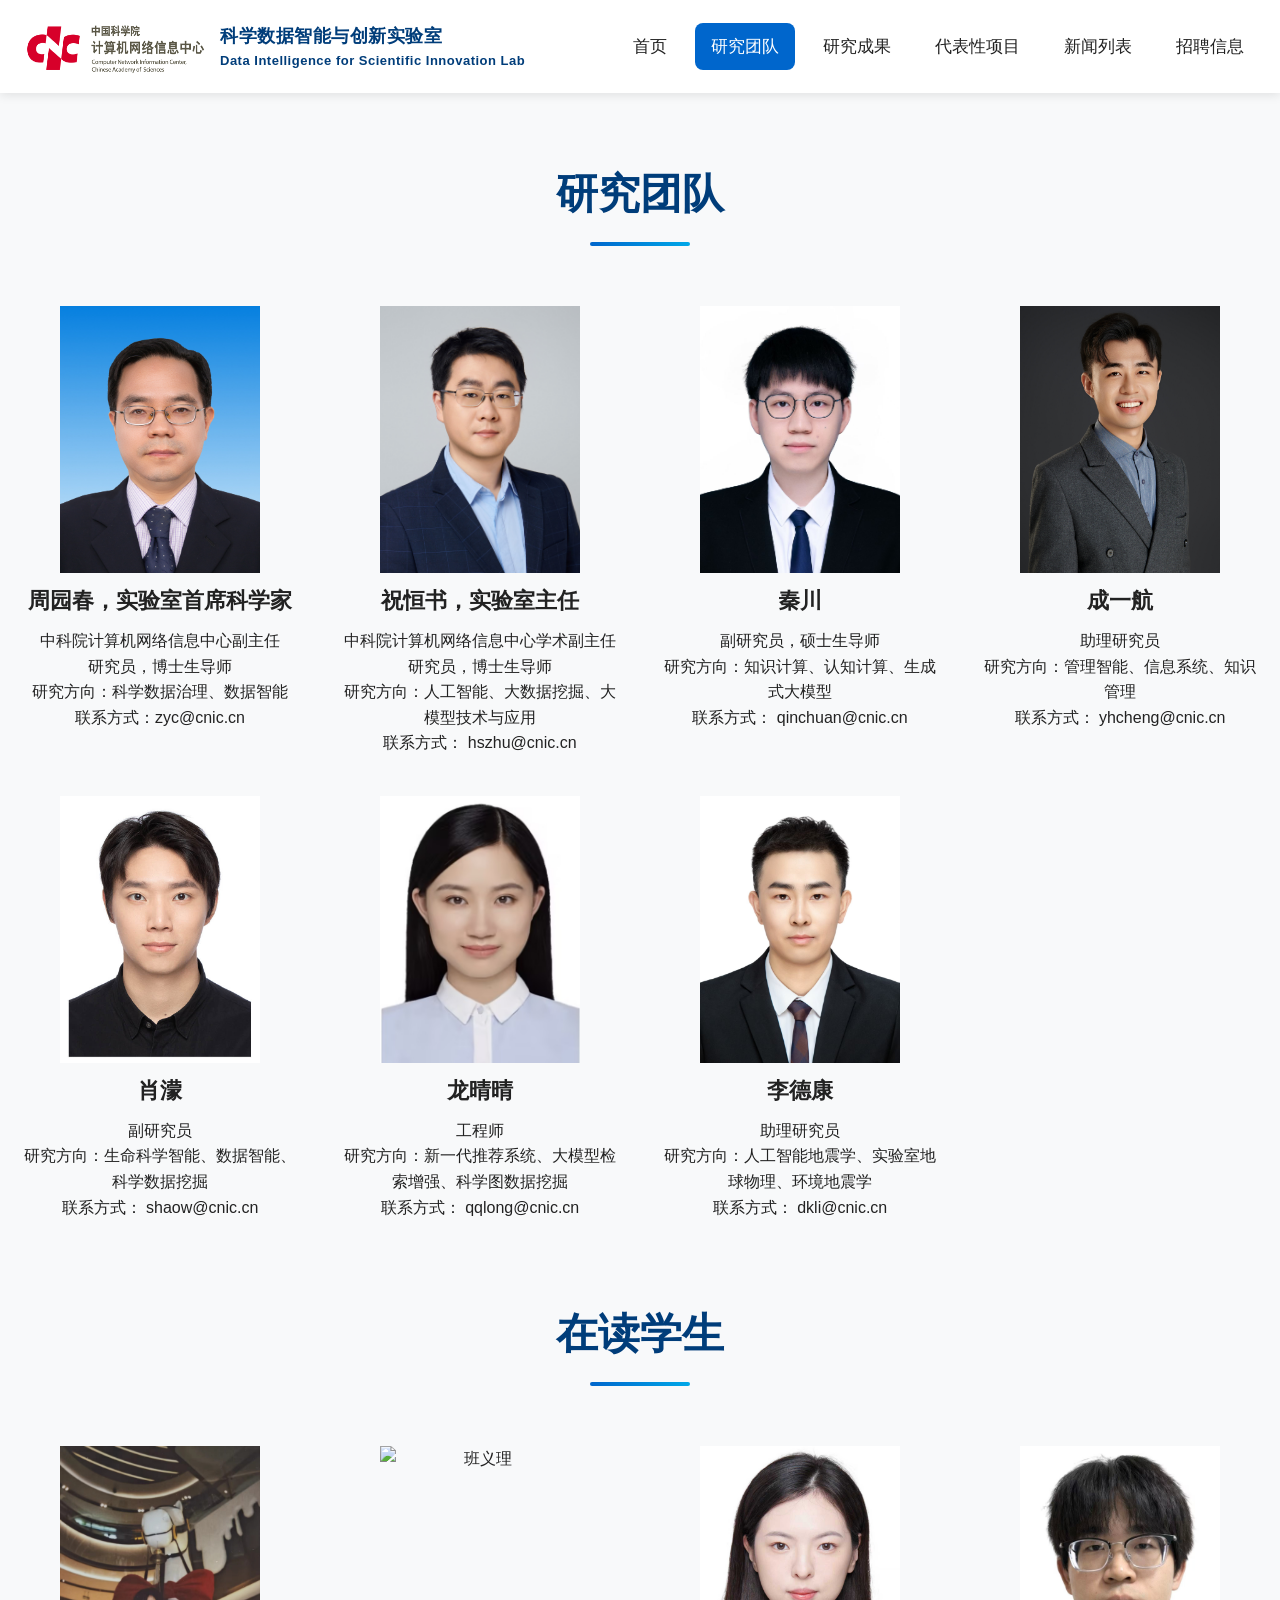
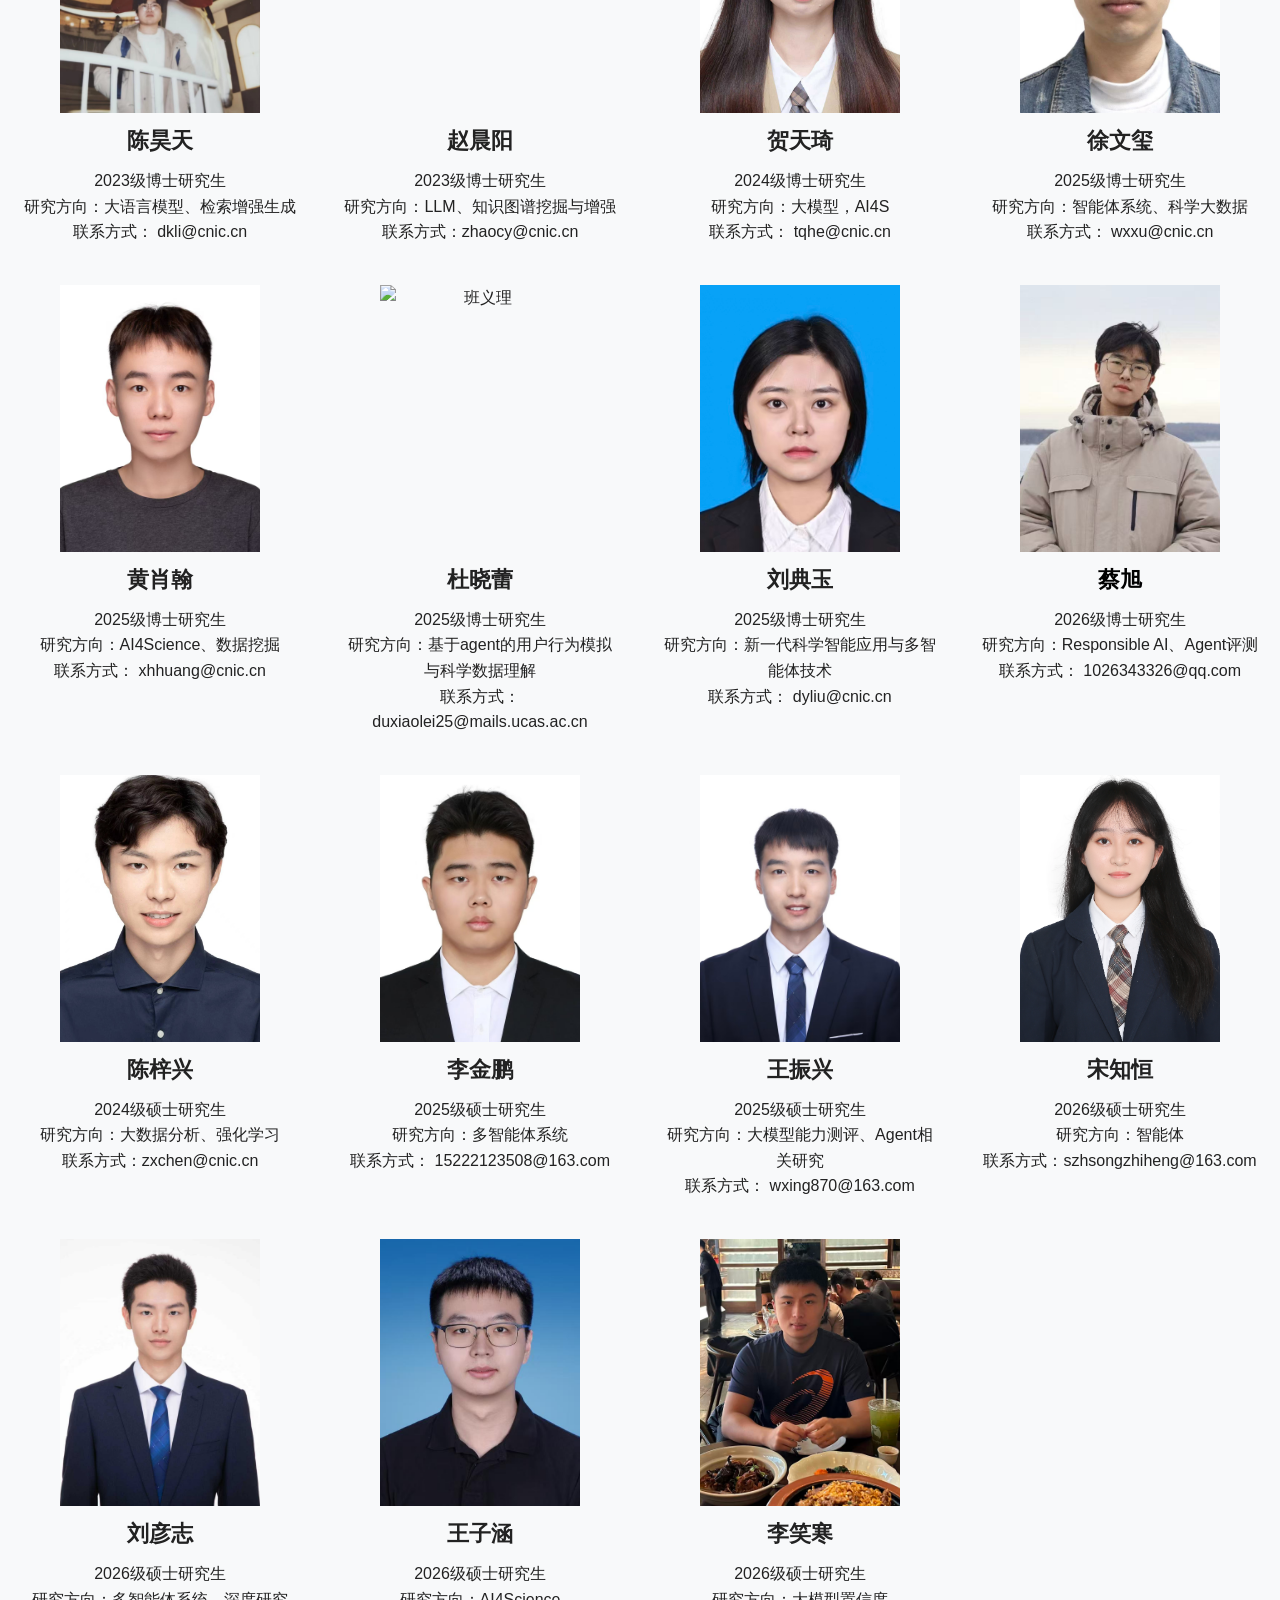
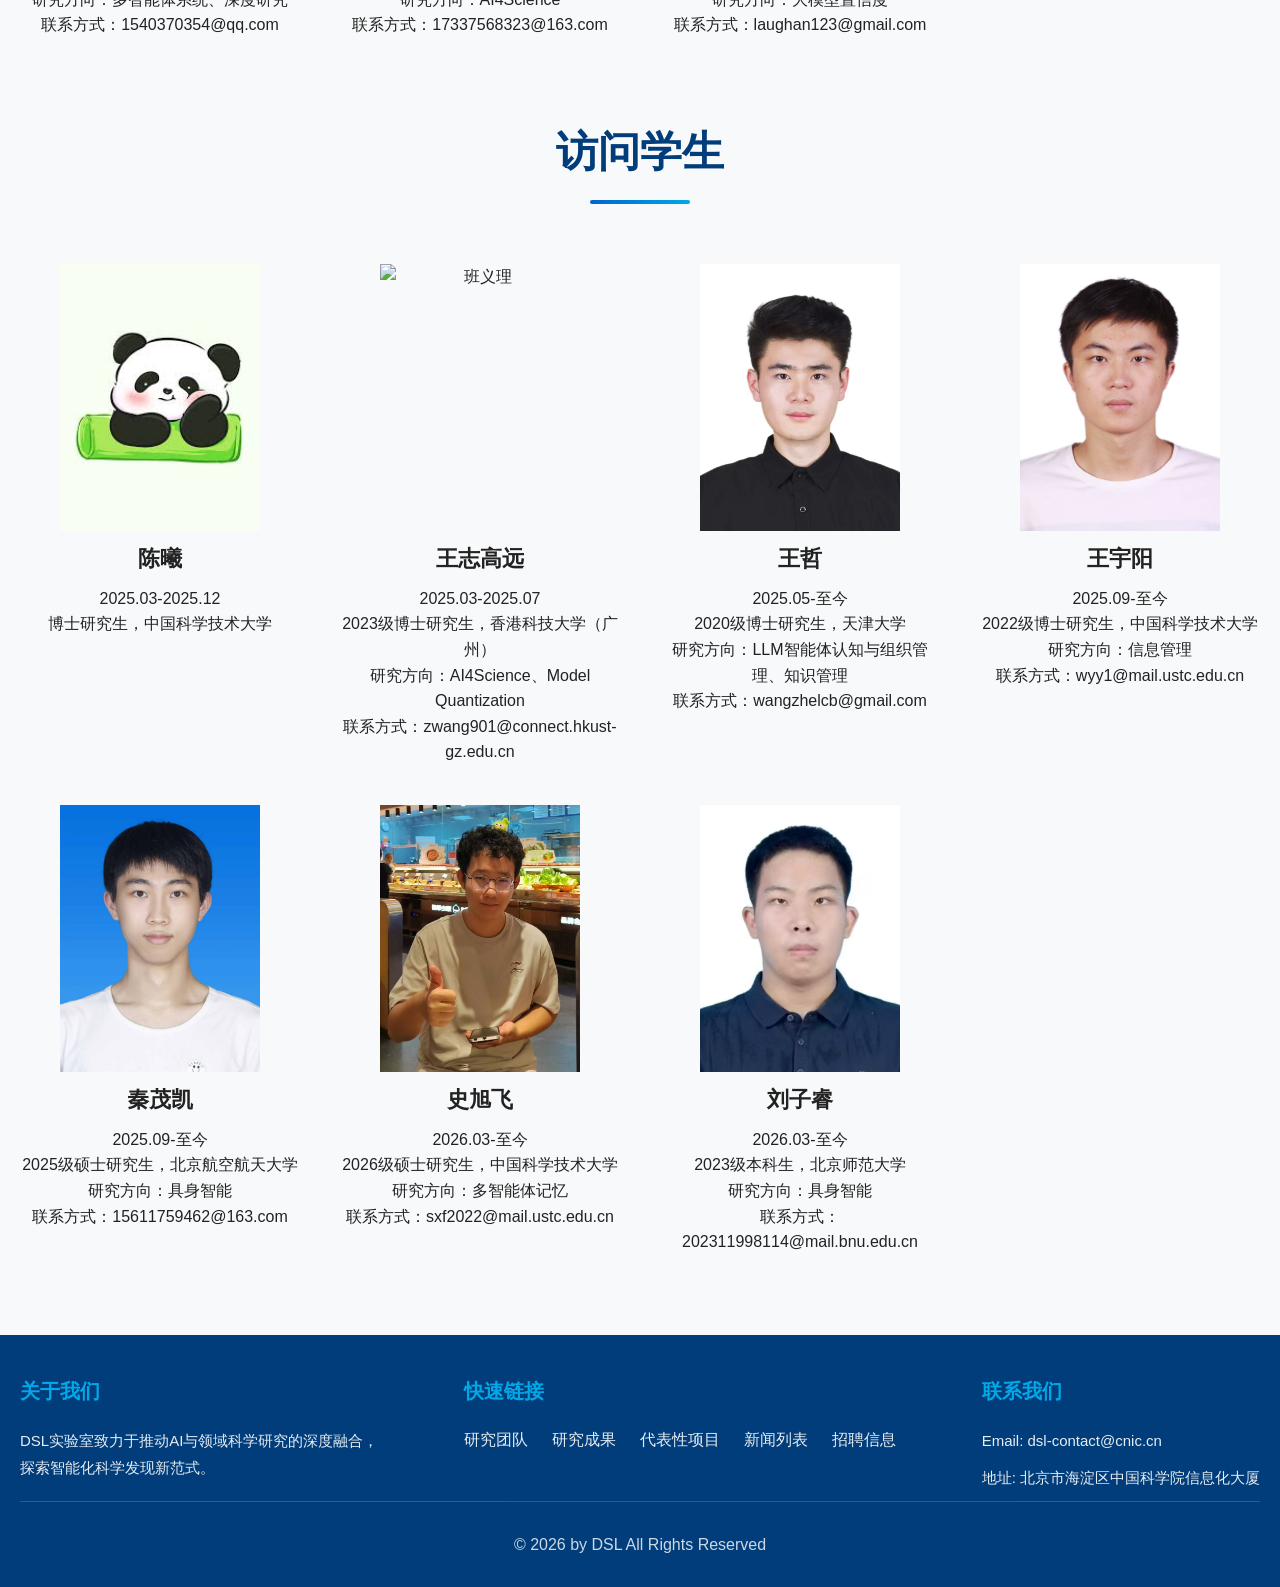
==== commit 50f41749: "Update team.html" ====
--- a/team.html
+++ b/team.html
@@ -187,7 +187,7 @@
         </div>
 
         <div class="team-card">
-          <img class="team-photo" src="team/Student/xucai.jpg" alt="班义理" style="object-position: 43% center;">>
+          <img class="team-photo" src="team/Student/xucai.jpg" alt="班义理" style="object-position: 43% center;">
           <div class="team-name">
               <a href="https://caixu.me" target="_blank" style="color: #000; text-decoration: none;">蔡旭</a>
           </div>
